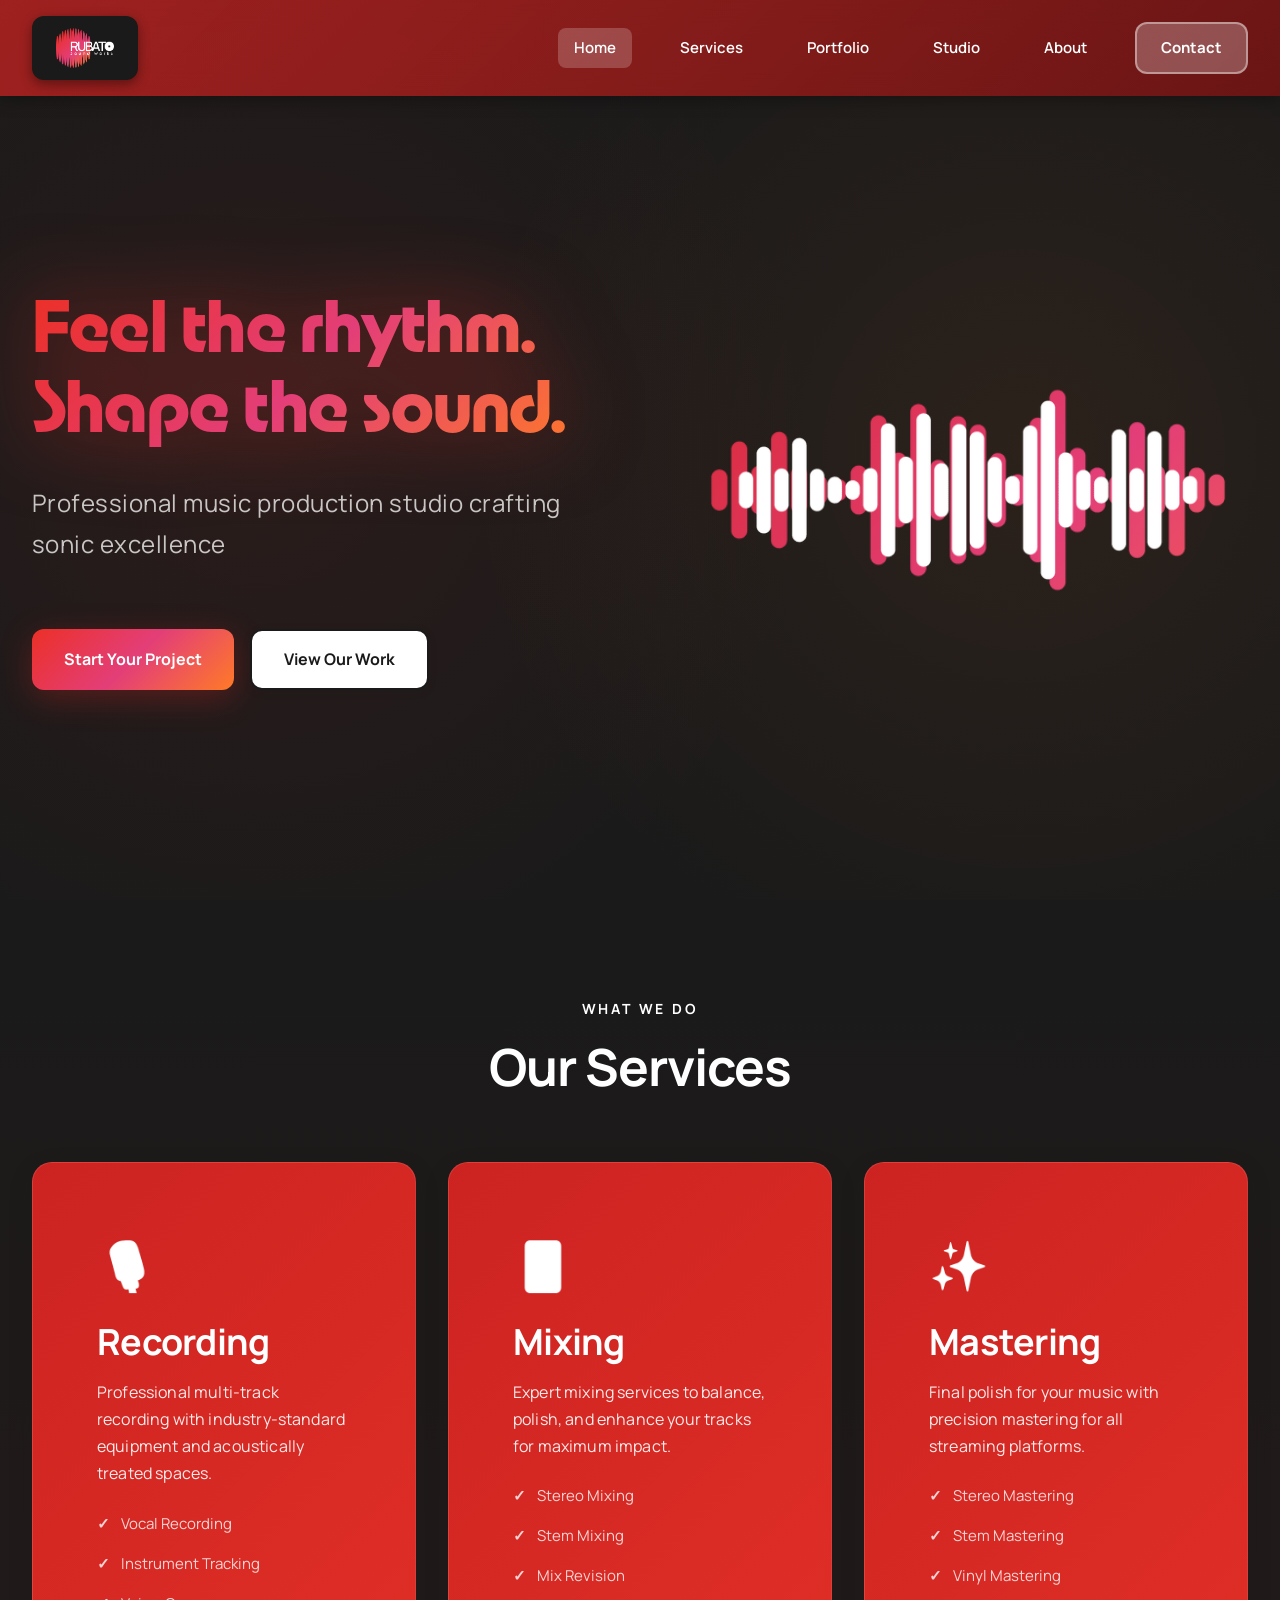
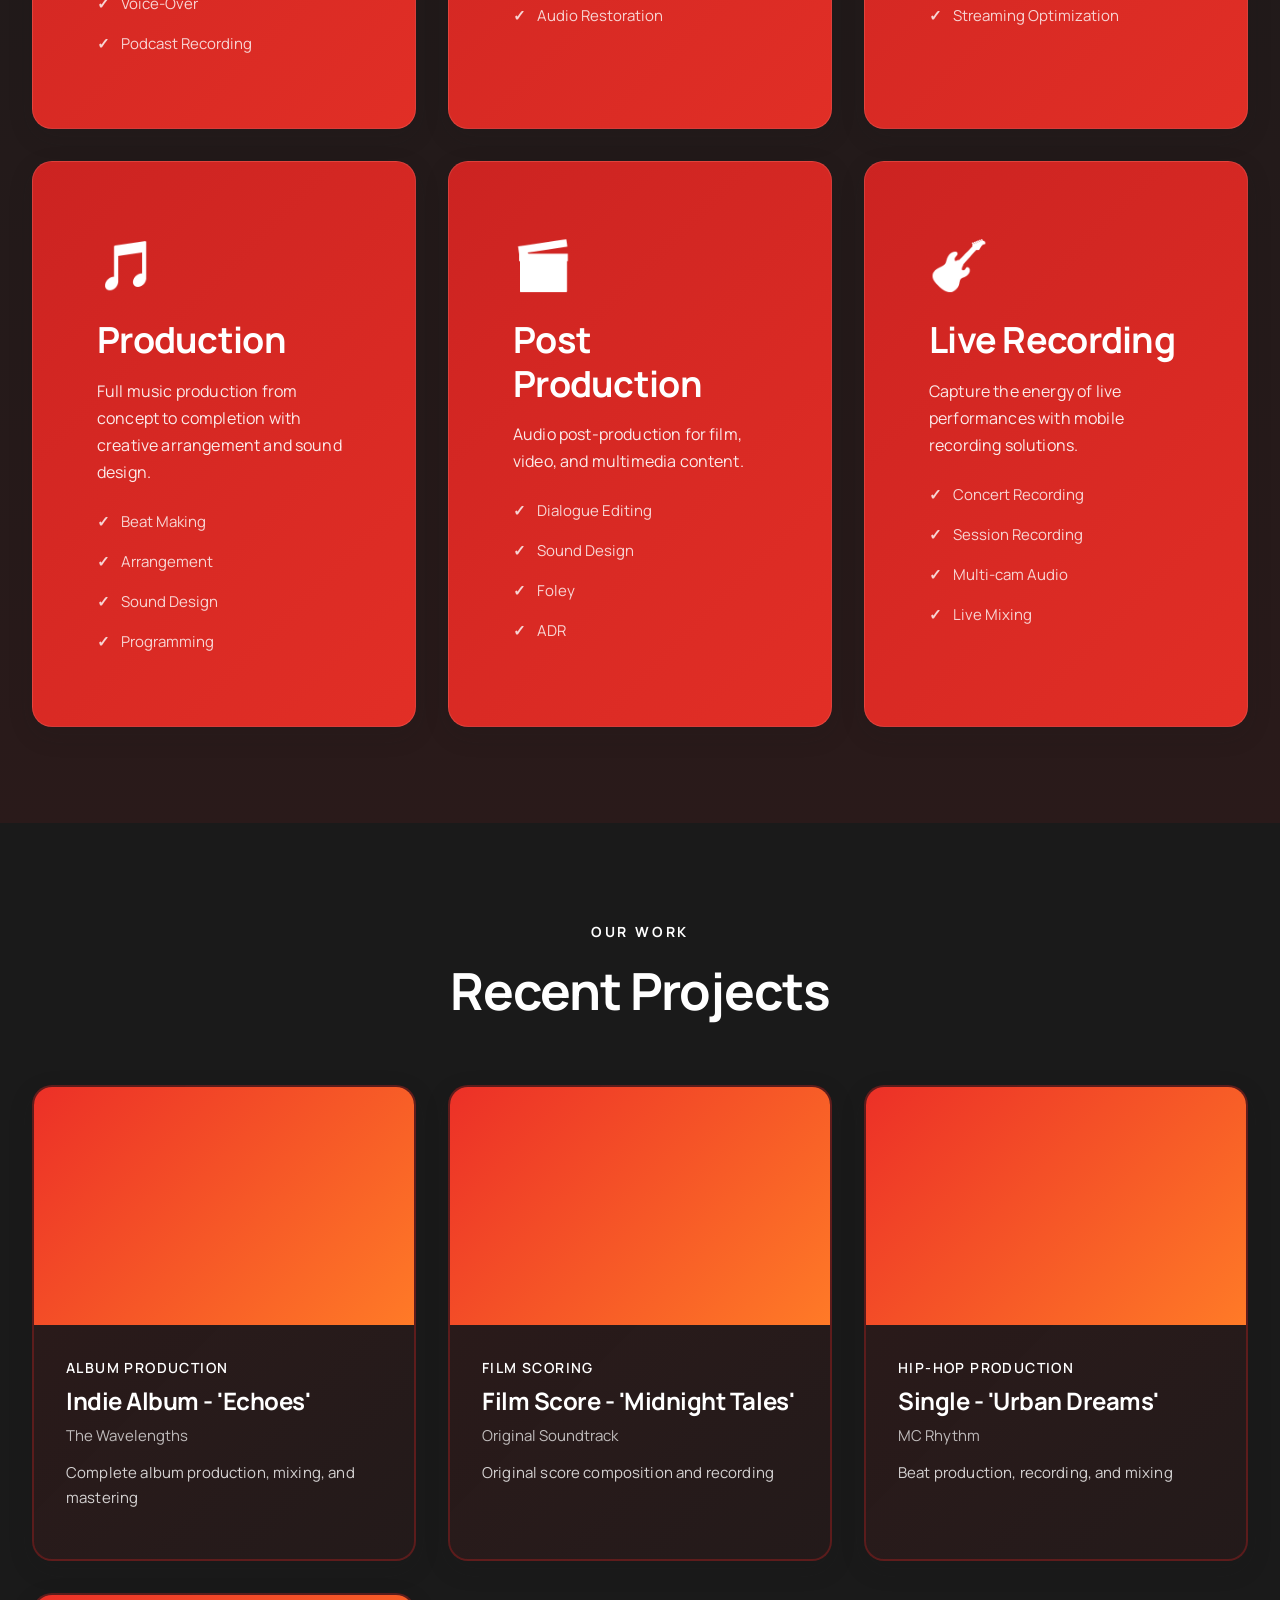
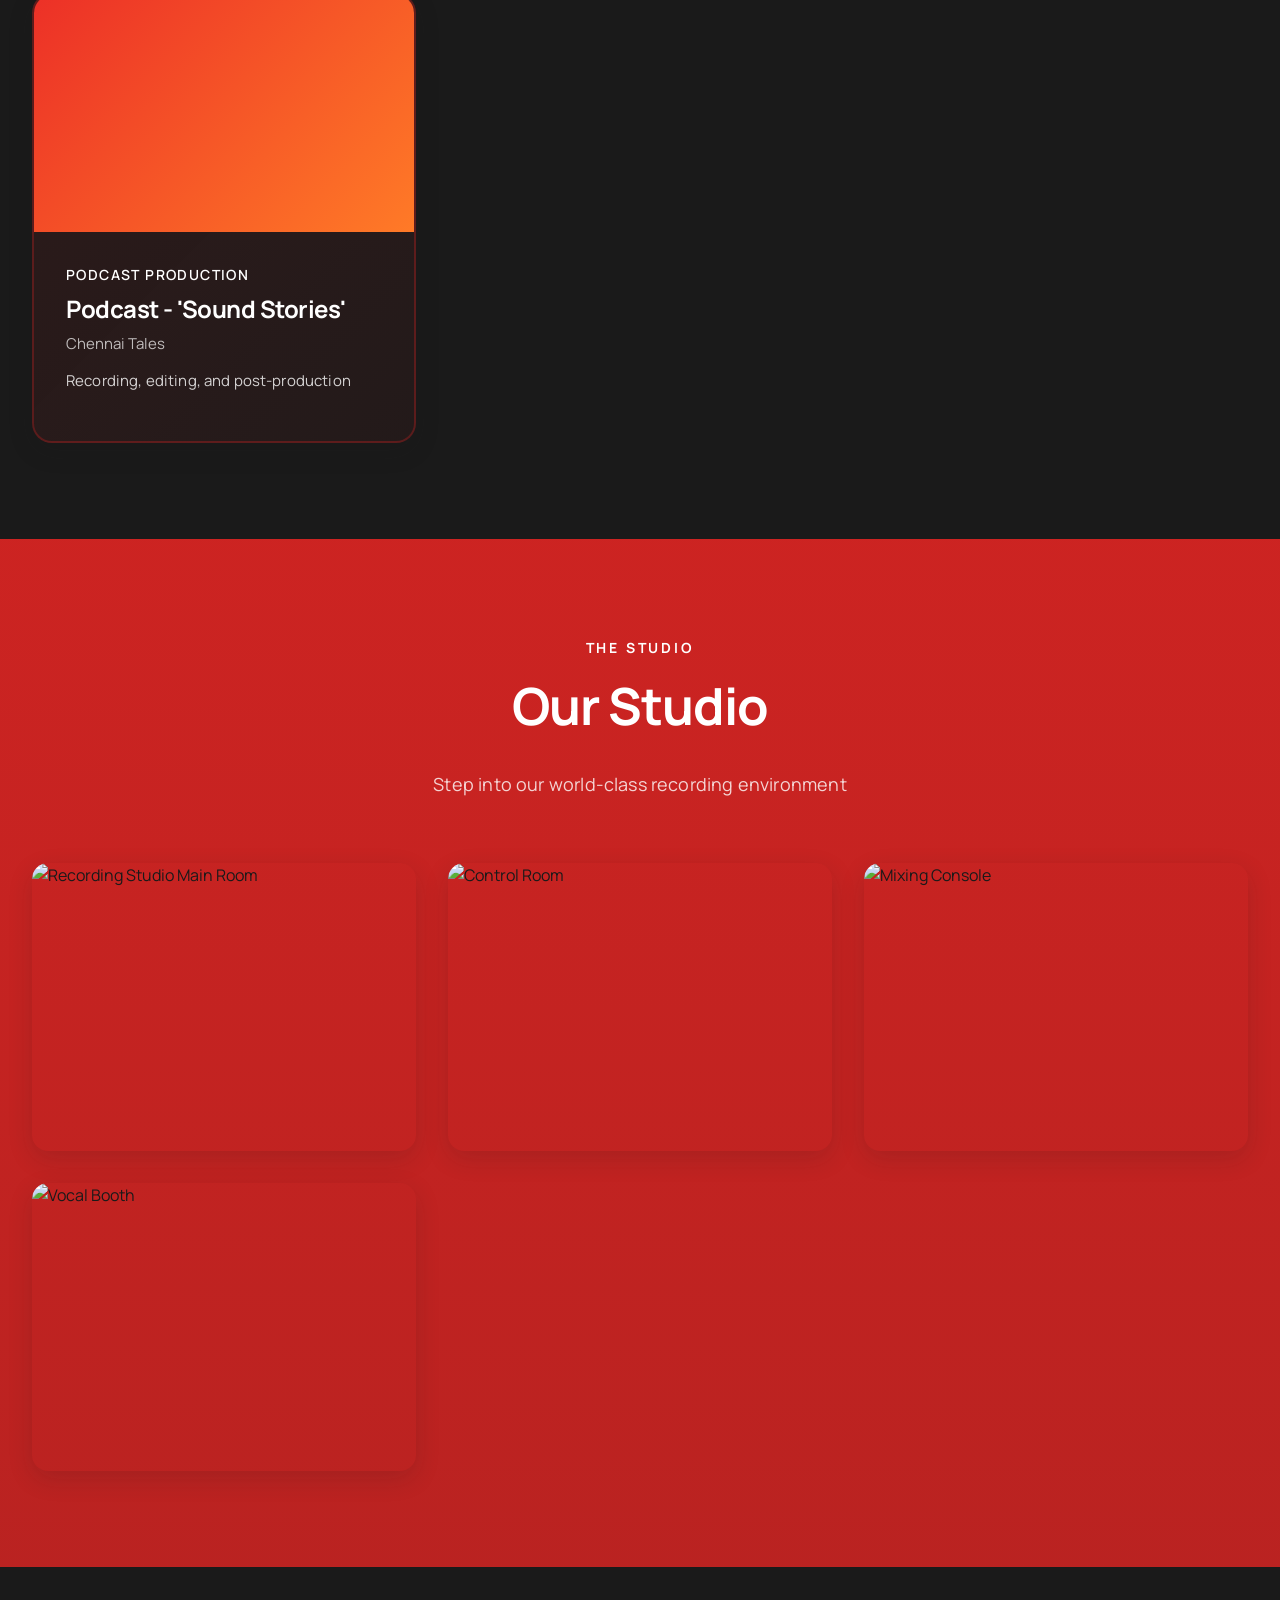
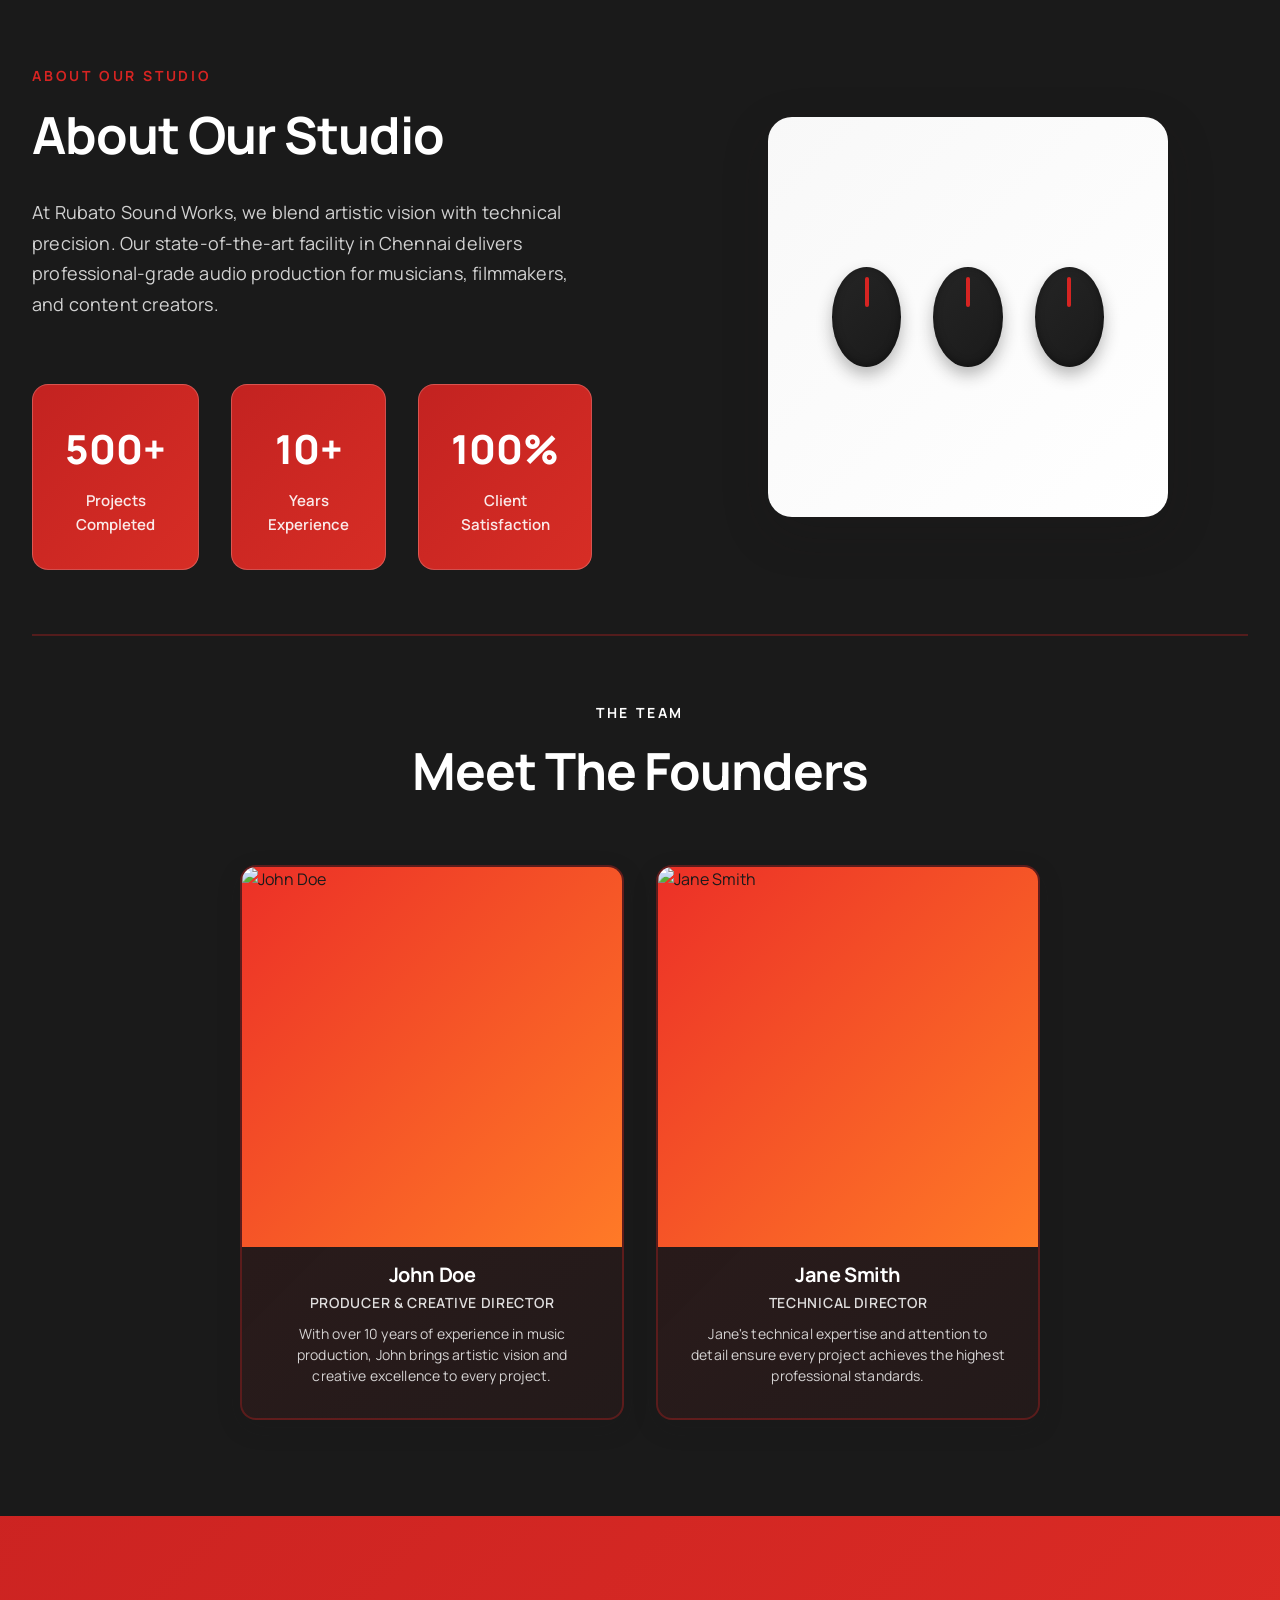
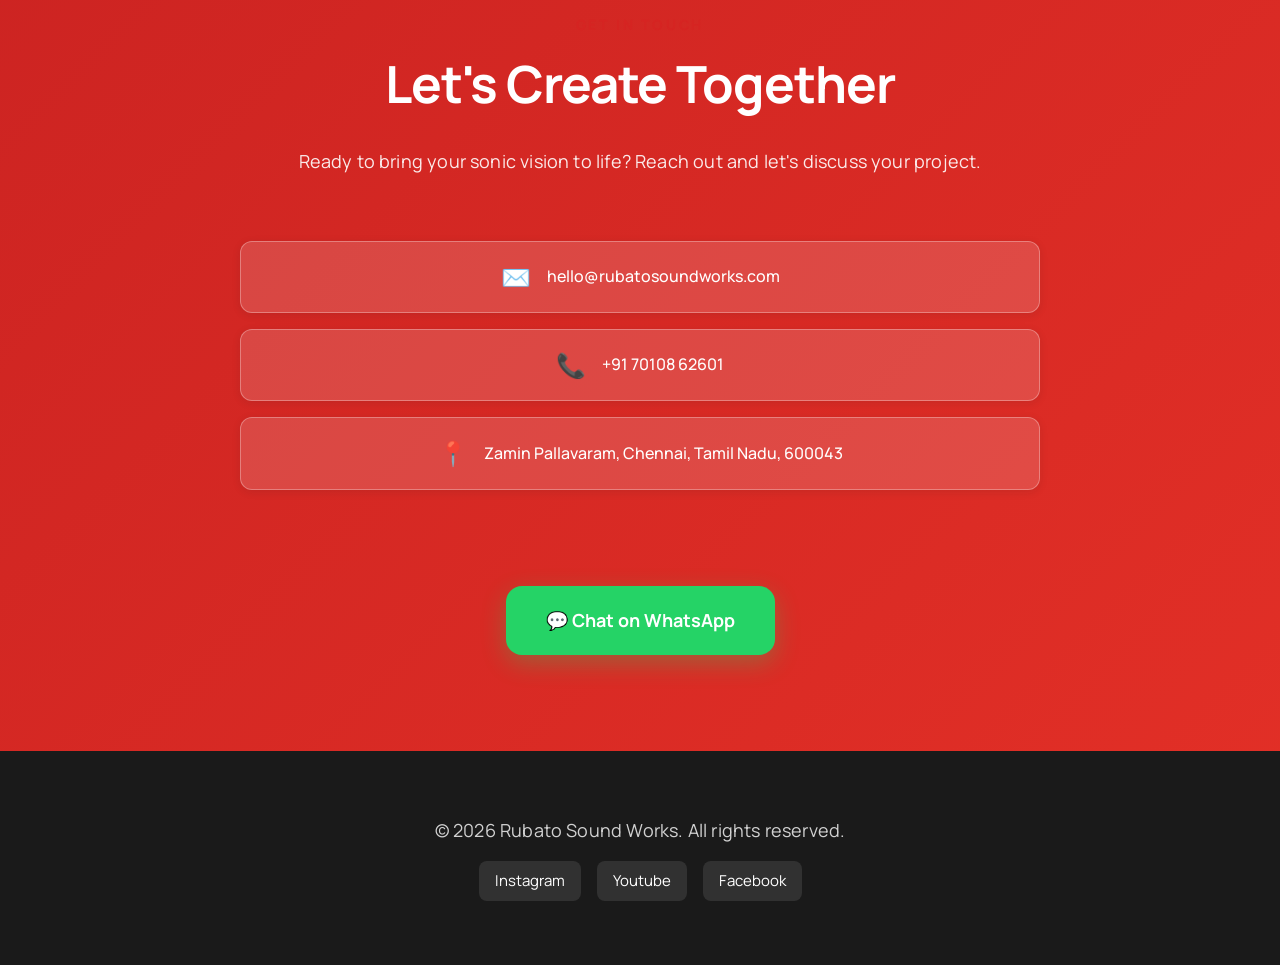
==== index.html @ f65d6ccb "Add gradient colors and enhanced animations to wave Gradient Implementation: - Red gradient using br" ====
<!DOCTYPE html>
<html lang="en">
<head>
    <meta charset="UTF-8">
    <meta name="viewport" content="width=device-width, initial-scale=1.0">
    <title>Rubato Sound Works - Feel the Rhythm. Shape the Sound.</title>
    <!-- Typography: Astro for headings, Manrope for body -->
    <link rel="preconnect" href="https://fonts.googleapis.com">
    <link rel="preconnect" href="https://fonts.gstatic.com" crossorigin>
    <link href="https://fonts.googleapis.com/css2?family=Manrope:wght@300;400;500;600;700;800&display=swap" rel="stylesheet">
    <link href="https://api.fontshare.com/v2/css?f[]=satoshi@400,500,700,900&f[]=zodiak@400,500,600,700,800,900&display=swap" rel="stylesheet">
    <!-- Astro Space font alternative -->
    <link href="https://fonts.googleapis.com/css2?family=Space+Grotesk:wght@300;400;500;600;700&display=swap" rel="stylesheet">
    <link rel="stylesheet" href="css/style.css?v=21">
    <link rel="icon" href="content/images/logo_colour.png">
</head>
<body>
    <nav class="nav" id="nav">
        <div class="nav-container">
            <a href="index.html" class="nav-logo">
                <img src="content/images/logo_colour.png" alt="Rubato Sound Works">
            </a>
            <div class="nav-menu" id="navMenu">
                <a href="index.html" class="nav-link active">Home</a>
                <a href="services.html" class="nav-link">Services</a>
                <a href="portfolio.html" class="nav-link">Portfolio</a>
                <a href="studio.html" class="nav-link">Studio</a>
                <a href="about.html" class="nav-link">About</a>
                <a href="contact.html" class="nav-link-cta">Contact</a>
            </div>
            <button class="nav-toggle" id="navToggle"><span></span><span></span><span></span></button>
        </div>
    </nav>

    <section class="hero" id="home">
        <div class="hero-container">
            <div class="hero-content">
                <h1 class="hero-title" id="heroTitle"></h1>
                <p class="hero-subtitle" id="heroSubtitle"></p>
                <div class="hero-cta" id="heroCta"></div>
            </div>
            <div class="hero-visual">
                <img src="content/images/wave.png" alt="Sound Wave" class="hero-wave">
            </div>
        </div>
    </section>

    <section class="services" id="services">
        <div class="container">
            <div class="section-header">
                <span class="label">What We Do</span>
                <h2>Our Services</h2>
            </div>
            <div class="services-grid" id="servicesGrid"></div>
        </div>
    </section>

    <section class="portfolio" id="portfolio">
        <div class="container">
            <div class="section-header">
                <span class="label">Our Work</span>
                <h2>Recent Projects</h2>
            </div>
            <div class="portfolio-grid" id="portfolioGrid"></div>
        </div>
    </section>

    <!-- Studio Gallery Section -->
    <section class="studio-gallery" id="studio">
        <div class="container">
            <div class="section-header">
                <span class="label">The Studio</span>
                <h2 id="studioTitle"></h2>
                <p id="studioDescription"></p>
            </div>
            <div class="studio-images" id="studioImages"></div>
        </div>
    </section>

    <section class="about" id="about">
        <div class="container">
            <!-- About Studio -->
            <div class="about-content">
                <div class="about-text">
                    <span class="label">About Our Studio</span>
                    <h2 id="aboutStudioTitle"></h2>
                    <p id="aboutStudioDescription"></p>
                    <div class="about-stats" id="aboutStats"></div>
                </div>
                <div class="about-visual">
                    <div class="studio-knobs">
                        <div class="knob"></div>
                        <div class="knob"></div>
                        <div class="knob"></div>
                    </div>
                </div>
            </div>

            <!-- Founders Section -->
            <div class="founders-section">
                <div class="section-header">
                    <span class="label">The Team</span>
                    <h2>Meet The Founders</h2>
                </div>
                <div class="founders-grid" id="foundersGrid"></div>
            </div>
        </div>
    </section>

    <section class="contact" id="contact">
        <div class="container">
            <div class="contact-content">
                <span class="label">Get In Touch</span>
                <h2 id="contactTitle"></h2>
                <p id="contactDescription"></p>
                <div class="contact-details" id="contactDetails"></div>
                <a href="#" id="whatsappBtn" class="btn-whatsapp">💬 Chat on WhatsApp</a>
            </div>
        </div>
    </section>

    <footer class="footer">
        <p>&copy; 2026 <span id="footerName"></span>. All rights reserved.</p>
        <div id="footerSocial"></div>
    </footer>

    <script src="js/main.js"></script>
</body>
</html>
---- css/style.css ----
/* ===================================
   RUBATO SOUND WORKS - 3D STUDIO WEBSITE
   Color Scheme & Typography System
   =================================== */

/* ===================================
   FONT FACE - New Astro Font Family
   =================================== */

@font-face {
    font-family: 'New Astro';
    src: url('../content/Fonts/New Astro/New Astro Light.otf') format('opentype');
    font-weight: 300;
    font-style: normal;
    font-display: swap;
}

@font-face {
    font-family: 'New Astro';
    src: url('../content/Fonts/New Astro/New Astro Regular.otf') format('opentype');
    font-weight: 400;
    font-style: normal;
    font-display: swap;
}

@font-face {
    font-family: 'New Astro';
    src: url('../content/Fonts/New Astro/New Astro Medium.otf') format('opentype');
    font-weight: 500;
    font-style: normal;
    font-display: swap;
}

@font-face {
    font-family: 'New Astro';
    src: url('../content/Fonts/New Astro/New Astro SemiBold.otf') format('opentype');
    font-weight: 600;
    font-style: normal;
    font-display: swap;
}

@font-face {
    font-family: 'New Astro';
    src: url('../content/Fonts/New Astro/New Astro Bold.otf') format('opentype');
    font-weight: 700;
    font-style: normal;
    font-display: swap;
}

/* New Astro Soft variants */
@font-face {
    font-family: 'New Astro Soft';
    src: url('../content/Fonts/New Astro/New Astro Soft Light.otf') format('opentype');
    font-weight: 300;
    font-style: normal;
    font-display: swap;
}

@font-face {
    font-family: 'New Astro Soft';
    src: url('../content/Fonts/New Astro/New Astro Soft Regular.otf') format('opentype');
    font-weight: 400;
    font-style: normal;
    font-display: swap;
}

@font-face {
    font-family: 'New Astro Soft';
    src: url('../content/Fonts/New Astro/New Astro Soft Medium.otf') format('opentype');
    font-weight: 500;
    font-style: normal;
    font-display: swap;
}

@font-face {
    font-family: 'New Astro Soft';
    src: url('../content/Fonts/New Astro/New Astro Soft SemiBold.otf') format('opentype');
    font-weight: 600;
    font-style: normal;
    font-display: swap;
}

@font-face {
    font-family: 'New Astro Soft';
    src: url('../content/Fonts/New Astro/New Astro Soft Bold.otf') format('opentype');
    font-weight: 700;
    font-style: normal;
    font-display: swap;
}

:root {
    /* Core Brand Colors - Exact from Branding Doc */
    --red-primary: #D62422;
    --charcoal: #1A1A1A;  /* Updated to pure neutral gray (no brown tint) */
    --charcoal-brand: #1C1919;  /* Original from branding doc */
    --white: #FFFFFF;

    /* Gradient Colors - Red-Pink-Orange Dynamic Gradient */
    --gradient-start: #EC3027;
    --gradient-mid: #E33E78;
    --gradient-end: #FF7A27;

    /* Derived Colors */
    --red-dark: #A01D1B;
    --charcoal-light: #252525;
    --gray-100: #F5F5F5;
    --gray-200: #E5E5E5;
    --gray-300: #CCCCCC;

    /* Typography - New Astro for headings (bold, expressive), Manrope for body (lighter, supporting) */
    --font-display: 'New Astro', 'Satoshi', 'Space Grotesk', sans-serif;
    --font-hero: 'New Astro', sans-serif;
    --font-body: 'Manrope', -apple-system, BlinkMacSystemFont, 'Segoe UI', sans-serif;

    /* Spacing */
    --spacing-xs: 0.5rem;
    --spacing-sm: 1rem;
    --spacing-md: 2rem;
    --spacing-lg: 4rem;
    --spacing-xl: 6rem;

    /* 3D Effects */
    --shadow-sm: 0 2px 8px rgba(28, 25, 25, 0.1);
    --shadow-md: 0 8px 24px rgba(28, 25, 25, 0.15);
    --shadow-lg: 0 16px 48px rgba(28, 25, 25, 0.2);
    --shadow-red: 0 8px 32px rgba(214, 36, 34, 0.3);

    /* Transitions */
    --transition-fast: 0.2s cubic-bezier(0.4, 0, 0.2, 1);
    --transition-base: 0.3s cubic-bezier(0.4, 0, 0.2, 1);
    --transition-slow: 0.5s cubic-bezier(0.4, 0, 0.2, 1);
}

/* ===================================
   RESET & BASE STYLES
   =================================== */

* {
    margin: 0;
    padding: 0;
    box-sizing: border-box;
}

html {
    scroll-behavior: smooth;
    font-size: 16px;
}

body {
    font-family: var(--font-body);
    font-weight: 400;
    line-height: 1.6;
    color: var(--charcoal);
    background: #1A1A1A;
    overflow-x: hidden;
    -webkit-font-smoothing: antialiased;
    -moz-osx-font-smoothing: grayscale;
}

/* ===================================
   TYPOGRAPHY - New Astro (Hero Title Only) + Manrope (Everything Else)
   Tone: "Creative, but intentional"
   =================================== */

h1, h2, h3, h4, h5, h6 {
    font-family: var(--font-body);
    font-weight: 700;
    line-height: 1.2;
    color: var(--charcoal);
    letter-spacing: -0.02em;
}

/* RUBATO - Bold, expressive, hero element */
h1 {
    font-size: clamp(2.5rem, 5vw, 4.5rem);
    margin-bottom: var(--spacing-md);
    font-weight: 900;
    letter-spacing: -0.03em;
}

h2 {
    font-size: clamp(2rem, 4vw, 3.5rem);
    margin-bottom: var(--spacing-md);
    font-weight: 700;
}

h3 {
    font-size: clamp(1.5rem, 3vw, 2.25rem);
    margin-bottom: var(--spacing-sm);
    font-weight: 700;
}

h4 {
    font-size: clamp(1.25rem, 2.5vw, 1.75rem);
    margin-bottom: var(--spacing-sm);
    font-weight: 600;
}

/* SOUNDWORKS - Lighter, spaced out, supporting element */
p {
    font-family: var(--font-body);
    font-size: clamp(1rem, 1.5vw, 1.125rem);
    line-height: 1.7;
    margin-bottom: var(--spacing-sm);
    color: var(--charcoal);
    opacity: 0.85;
    font-weight: 400;
    letter-spacing: 0.01em;
}

.label {
    display: inline-block;
    font-family: var(--font-body);
    font-size: 0.875rem;
    font-weight: 700;
    letter-spacing: 0.2em;
    text-transform: uppercase;
    color: var(--red-primary);
    margin-bottom: var(--spacing-sm);
}

/* ===================================
   LAYOUT & CONTAINERS
   =================================== */

.container {
    max-width: 1400px;
    margin: 0 auto;
    padding: 0 var(--spacing-md);
}

.section-header {
    text-align: center;
    margin-bottom: var(--spacing-lg);
}

.section-header h2 {
    color: var(--white);
}

.section-header .label {
    color: var(--white);
}

.section-header p {
    color: var(--white);
    opacity: 0.8;
}

/* ===================================
   NAVIGATION - Dark Studio Theme
   =================================== */

.nav {
    position: fixed;
    top: 0;
    left: 0;
    right: 0;
    z-index: 1000;
    background: linear-gradient(135deg, rgba(214, 36, 34, 0.7), rgba(160, 29, 27, 0.8), rgba(120, 20, 20, 0.85));
    backdrop-filter: blur(12px);
    box-shadow: 0 4px 16px rgba(0, 0, 0, 0.3);
    transition: all 0.5s ease;
}

.nav-container {
    max-width: 1400px;
    margin: 0 auto;
    padding: var(--spacing-sm) var(--spacing-md);
    display: flex;
    align-items: center;
    justify-content: space-between;
}

.nav-logo {
    background: #1A1A1A;
    padding: 0.75rem 1.5rem;
    border-radius: 12px;
    display: inline-flex;
    align-items: center;
    transition: all var(--transition-base);
    box-shadow: 0 4px 12px rgba(0, 0, 0, 0.4);
}

.nav-logo:hover {
    transform: translateY(-2px);
    box-shadow: 0 6px 16px rgba(0, 0, 0, 0.5);
    background: #252525;
}

.nav-logo img {
    height: 40px;
    width: auto;
    display: block;
}

.nav-menu {
    display: flex;
    gap: var(--spacing-md);
    align-items: center;
}

.nav-link {
    font-size: 0.9375rem;
    font-weight: 600;
    color: var(--white);
    text-decoration: none;
    padding: 0.5rem 1rem;
    border-radius: 8px;
    transition: all var(--transition-fast);
    position: relative;
}

.nav-link:hover,
.nav-link.active {
    color: var(--white);
    background: rgba(255, 255, 255, 0.2);
}

.nav-link-cta {
    background: rgba(255, 255, 255, 0.25);
    color: var(--white) !important;
    padding: 0.75rem 1.5rem;
    border-radius: 12px;
    font-weight: 700;
    border: 2px solid rgba(255, 255, 255, 0.4);
    transition: all var(--transition-base);
    text-decoration: none;
    font-size: 0.9375rem;
}

.nav-link-cta:hover {
    transform: translateY(-2px);
    background: rgba(255, 255, 255, 0.35);
    border-color: var(--white);
}

.nav-toggle {
    display: none;
    flex-direction: column;
    gap: 6px;
    background: none;
    border: none;
    cursor: pointer;
    padding: 8px;
}

.nav-toggle span {
    display: block;
    width: 28px;
    height: 3px;
    background: var(--white);
    border-radius: 2px;
    transition: all var(--transition-base);
}

/* ===================================
   HERO SECTION - 3D IMMERSIVE
   =================================== */

.hero {
    min-height: 100vh;
    display: flex;
    align-items: center;
    justify-content: center;
    position: relative;
    /* Pure neutral dark gray - no brown tint */
    background: #1A1A1A;
    overflow: hidden;
    padding-top: 80px;
    position: relative;
}

.hero::before {
    content: '';
    position: absolute;
    top: 0;
    left: 0;
    right: 0;
    bottom: 0;
    /* Subtle red gradient accents for depth */
    background:
        radial-gradient(circle at 20% 50%, rgba(236, 48, 39, 0.08) 0%, transparent 50%),
        radial-gradient(circle at 80% 50%, rgba(255, 122, 39, 0.08) 0%, transparent 50%);
    pointer-events: none;
}

.hero-container {
    max-width: 1400px;
    margin: 0 auto;
    padding: 0 var(--spacing-md);
    display: grid;
    grid-template-columns: 1fr 1fr;
    gap: var(--spacing-xl);
    align-items: center;
}

.hero-content {
    z-index: 2;
}

.hero-title {
    font-family: var(--font-hero);
    font-size: clamp(2.5rem, 6vw, 6.5rem);
    font-weight: 700;
    line-height: 1.05;
    margin-bottom: var(--spacing-md);
    letter-spacing: -0.01em;
    /* Glowing gradient red-pink-orange - feels like live audio visualization */
    background: linear-gradient(135deg, var(--gradient-start) 0%, var(--gradient-mid) 50%, var(--gradient-end) 100%);
    -webkit-background-clip: text;
    -webkit-text-fill-color: transparent;
    background-clip: text;
    filter: drop-shadow(0 0 40px rgba(236, 48, 39, 0.5));
    text-transform: none;
}

.hero-title-line {
    display: block;
}

.hero-subtitle {
    font-family: var(--font-body);
    font-size: clamp(1.125rem, 2vw, 1.5rem);
    color: var(--white);
    opacity: 0.75;
    margin-bottom: var(--spacing-lg);
    font-weight: 400;
    letter-spacing: 0.02em;
}

.hero-cta {
    display: flex;
    gap: var(--spacing-sm);
    flex-wrap: wrap;
}

/* ===================================
   PAGE HERO (for other pages)
   =================================== */

.page-hero {
    min-height: 50vh;
    display: flex;
    align-items: center;
    justify-content: center;
    background: #1A1A1A;
    padding: var(--spacing-xl) 0;
    margin-top: 80px;
}

.page-hero-content {
    text-align: center;
    max-width: 800px;
    margin: 0 auto;
}

.page-title {
    font-family: var(--font-body);
    font-size: clamp(2.5rem, 5vw, 4rem);
    font-weight: 700;
    line-height: 1.1;
    margin-bottom: var(--spacing-md);
    color: var(--white);
}

.page-description {
    font-size: 1.25rem;
    color: var(--white);
    opacity: 0.8;
    line-height: 1.6;
    margin-bottom: var(--spacing-md);
}

.page-section {
    padding: var(--spacing-xl) 0;
}

.btn {
    display: inline-flex;
    align-items: center;
    justify-content: center;
    padding: 1rem 2rem;
    font-size: 1rem;
    font-weight: 700;
    text-decoration: none;
    border-radius: 12px;
    transition: all var(--transition-base);
    cursor: pointer;
    border: none;
    font-family: var(--font-primary);
}

.btn-primary {
    background: linear-gradient(135deg, var(--gradient-start), var(--gradient-mid), var(--gradient-end));
    color: var(--white);
    box-shadow: var(--shadow-red);
}

.btn-primary:hover {
    transform: translateY(-4px);
    box-shadow: 0 16px 48px rgba(214, 36, 34, 0.4);
}

.btn-secondary {
    background: var(--white);
    color: var(--charcoal);
    border: 2px solid var(--charcoal);
    box-shadow: var(--shadow-sm);
}

.btn-secondary:hover {
    background: var(--charcoal);
    color: var(--white);
    transform: translateY(-4px);
}

/* Hero 3D Visual Elements */
.hero-visual {
    position: relative;
    height: 600px;
    display: flex;
    align-items: center;
    justify-content: center;
}

.floating-card {
    position: absolute;
    background: rgba(255, 255, 255, 0.98);
    border-radius: 24px;
    box-shadow: 0 16px 48px rgba(28, 25, 25, 0.12);
    padding: var(--spacing-md);
    backdrop-filter: blur(12px);
    border: 1px solid rgba(214, 36, 34, 0.1);
    transition: all var(--transition-slow);
    animation: float 6s ease-in-out infinite;
}

.floating-card:hover {
    transform: translateY(-12px) scale(1.05);
    box-shadow: 0 24px 64px rgba(214, 36, 34, 0.2);
    border-color: rgba(214, 36, 34, 0.3);
}

/* ===================================
   HERO VISUAL - Animated Gradient Wave
   =================================== */

.hero-wave {
    width: 100%;
    max-width: 500px;
    height: auto;
    filter: brightness(0) saturate(100%) invert(1);
    opacity: 1;
    animation: waveFloat 4s ease-in-out infinite, wavePulse 3s ease-in-out infinite;
    position: relative;
}

/* Apply gradient using pseudo-element mask */
.hero-visual {
    position: relative;
}

.hero-visual::before {
    content: '';
    position: absolute;
    top: 0;
    left: 0;
    right: 0;
    bottom: 0;
    background: linear-gradient(135deg,
        var(--red-primary) 0%,
        #E33E78 30%,
        #FF7A27 60%,
        var(--red-primary) 100%);
    background-size: 200% 200%;
    -webkit-mask: url('../content/images/wave.png') center/contain no-repeat;
    mask: url('../content/images/wave.png') center/contain no-repeat;
    animation: waveFloat 4s ease-in-out infinite, gradientShift 8s ease-in-out infinite;
    pointer-events: none;
}

@keyframes waveFloat {
    0%, 100% {
        transform: translateY(0px) scale(1);
    }
    50% {
        transform: translateY(-20px) scale(1.02);
    }
}

@keyframes wavePulse {
    0%, 100% {
        opacity: 0.9;
    }
    50% {
        opacity: 1;
    }
}

@keyframes gradientShift {
    0% {
        background-position: 0% 50%;
    }
    50% {
        background-position: 100% 50%;
    }
    100% {
        background-position: 0% 50%;
    }
}

/* ===================================
   SERVICES SECTION
   =================================== */

.services {
    padding: var(--spacing-xl) 0;
    background: linear-gradient(180deg, #1A1A1A 0%, #2A1A1A 100%);
}

.services-grid {
    display: grid;
    grid-template-columns: repeat(auto-fit, minmax(320px, 1fr));
    gap: var(--spacing-md);
}

.service-card {
    background: linear-gradient(135deg, rgba(214, 36, 34, 0.95), rgba(236, 48, 39, 0.95));
    border-radius: 20px;
    padding: var(--spacing-lg);
    box-shadow: var(--shadow-md);
    transition: all var(--transition-base);
    border: 1px solid rgba(255, 255, 255, 0.1);
    position: relative;
    overflow: hidden;
}

.service-card::before {
    content: '';
    position: absolute;
    top: 0;
    left: 0;
    right: 0;
    height: 4px;
    background: var(--white);
    transform: scaleX(0);
    transition: transform var(--transition-base);
}

.service-card:hover::before {
    transform: scaleX(1);
}

.service-card:hover {
    transform: translateY(-8px);
    box-shadow: 0 16px 48px rgba(214, 36, 34, 0.5);
}

.service-icon {
    font-size: 3rem;
    margin-bottom: var(--spacing-sm);
    display: inline-block;
    filter: brightness(0) invert(1);
}

.service-card h3 {
    color: var(--white);
    margin-bottom: var(--spacing-sm);
    font-weight: 700;
}

.service-card p {
    color: var(--white);
    opacity: 0.9;
    font-size: 1rem;
    margin-bottom: var(--spacing-sm);
}

.service-features {
    list-style: none;
    margin-top: var(--spacing-sm);
}

.service-features li {
    padding: 0.5rem 0;
    color: var(--white);
    opacity: 0.8;
    font-size: 0.9375rem;
    padding-left: 1.5rem;
    position: relative;
}

.service-features li::before {
    content: '✓';
    position: absolute;
    left: 0;
    color: var(--white);
    font-weight: 700;
}

/* ===================================
   PORTFOLIO SECTION
   =================================== */

.portfolio {
    padding: var(--spacing-xl) 0;
    background: #1A1A1A;
}

.portfolio-grid {
    display: grid;
    grid-template-columns: repeat(auto-fit, minmax(300px, 1fr));
    gap: var(--spacing-md);
}

.portfolio-item {
    background: linear-gradient(135deg, rgba(214, 36, 34, 0.1), rgba(214, 36, 34, 0.05));
    border: 2px solid rgba(214, 36, 34, 0.3);
    border-radius: 20px;
    overflow: hidden;
    box-shadow: var(--shadow-md);
    transition: all var(--transition-base);
    cursor: pointer;
}

.portfolio-item:hover {
    transform: translateY(-8px) scale(1.02);
    box-shadow: 0 16px 48px rgba(214, 36, 34, 0.4);
    border-color: var(--red-primary);
}

.portfolio-image {
    width: 100%;
    aspect-ratio: 16/10;
    object-fit: cover;
    background: linear-gradient(135deg, var(--gradient-start), var(--gradient-end));
}

.portfolio-content {
    padding: var(--spacing-md);
}

.portfolio-type {
    font-size: 0.875rem;
    color: var(--white);
    font-weight: 600;
    text-transform: uppercase;
    letter-spacing: 0.1em;
    margin-bottom: 0.5rem;
}

.portfolio-item h3 {
    color: var(--white);
    margin-bottom: 0.5rem;
    font-size: 1.5rem;
}

.portfolio-artist {
    color: var(--white);
    opacity: 0.7;
    font-size: 0.9375rem;
    margin-bottom: 0.75rem;
}

.portfolio-description {
    color: var(--white);
    opacity: 0.8;
    font-size: 0.9375rem;
}

/* ===================================
   STUDIO GALLERY SECTION
   =================================== */

.studio-gallery {
    padding: var(--spacing-xl) 0;
    background: linear-gradient(180deg, rgba(214, 36, 34, 0.95) 0%, rgba(214, 36, 34, 0.85) 100%);
}

.studio-images {
    display: grid;
    grid-template-columns: repeat(auto-fit, minmax(300px, 1fr));
    gap: var(--spacing-md);
    margin-top: var(--spacing-lg);
}

.studio-image-item {
    position: relative;
    overflow: hidden;
    border-radius: 16px;
    box-shadow: var(--shadow-md);
    transition: all var(--transition-base);
    aspect-ratio: 4/3;
}

.studio-image-item:hover {
    transform: translateY(-8px);
    box-shadow: var(--shadow-lg);
}

.studio-image-wrapper {
    position: relative;
    width: 100%;
    height: 100%;
    overflow: hidden;
}

.studio-image-wrapper img {
    width: 100%;
    height: 100%;
    object-fit: cover;
    transition: transform var(--transition-slow);
}

.studio-image-item:hover .studio-image-wrapper img {
    transform: scale(1.1);
}

.studio-image-overlay {
    position: absolute;
    bottom: 0;
    left: 0;
    right: 0;
    background: linear-gradient(to top, rgba(26, 26, 26, 0.9), transparent);
    padding: var(--spacing-md);
    transform: translateY(100%);
    transition: transform var(--transition-base);
}

.studio-image-item:hover .studio-image-overlay {
    transform: translateY(0);
}

.studio-image-caption {
    color: var(--white);
    font-weight: 600;
    font-size: 0.9375rem;
}

/* ===================================
   ABOUT SECTION
   =================================== */

.about {
    padding: var(--spacing-xl) 0;
    background: #1A1A1A;
}

.about-content {
    display: grid;
    grid-template-columns: 1fr 1fr;
    gap: var(--spacing-xl);
    align-items: center;
}

.about-text {
    max-width: 600px;
}

.about-text h2 {
    color: var(--white);
}

.about-text p {
    color: var(--white);
    opacity: 0.8;
}

.about-stats {
    display: grid;
    grid-template-columns: repeat(3, 1fr);
    gap: var(--spacing-md);
    margin-top: var(--spacing-lg);
}

.stat-item {
    text-align: center;
    padding: var(--spacing-md);
    background: linear-gradient(135deg, rgba(214, 36, 34, 0.9), rgba(236, 48, 39, 0.9));
    border-radius: 16px;
    border: 1px solid rgba(255, 255, 255, 0.2);
    transition: all var(--transition-base);
}

.stat-item:hover {
    transform: translateY(-4px);
    box-shadow: 0 12px 32px rgba(214, 36, 34, 0.5);
}

.stat-number {
    display: block;
    font-size: 2.5rem;
    font-weight: 800;
    color: var(--white);
    margin-bottom: 0.5rem;
}

.stat-label {
    display: block;
    font-size: 0.9375rem;
    color: var(--white);
    opacity: 0.9;
    font-weight: 600;
}

.about-visual {
    display: flex;
    align-items: center;
    justify-content: center;
    perspective: 1000px;
}

.studio-knobs {
    width: 100%;
    max-width: 400px;
    aspect-ratio: 1;
    background: linear-gradient(135deg, #F8F8F8, #FFFFFF);
    border-radius: 24px;
    box-shadow: var(--shadow-lg);
    padding: var(--spacing-lg);
    display: flex;
    gap: var(--spacing-md);
    align-items: center;
    justify-content: center;
    transform-style: preserve-3d;
    transition: transform var(--transition-slow);
}

.studio-knobs:hover {
    transform: rotateY(5deg) rotateX(-5deg);
}

.knob {
    width: 100px;
    height: 100px;
    border-radius: 50%;
    background: linear-gradient(135deg, var(--charcoal-light), var(--charcoal));
    box-shadow:
        inset 0 -2px 8px rgba(0, 0, 0, 0.4),
        0 8px 16px rgba(28, 25, 25, 0.3);
    position: relative;
    transition: all var(--transition-base);
    cursor: pointer;
}

.knob::before {
    content: '';
    position: absolute;
    top: 10px;
    left: 50%;
    transform: translateX(-50%);
    width: 4px;
    height: 30px;
    background: var(--red-primary);
    border-radius: 2px;
}

.knob:hover {
    transform: scale(1.1) translateZ(20px);
    box-shadow:
        inset 0 -2px 8px rgba(0, 0, 0, 0.5),
        0 12px 24px rgba(28, 25, 25, 0.4);
}

/* ===================================
   FOUNDERS SECTION
   =================================== */

.founders-section {
    margin-top: var(--spacing-lg);
    padding-top: var(--spacing-lg);
    border-top: 2px solid rgba(214, 36, 34, 0.3);
}

.founders-section h2 {
    color: var(--white);
}

.founders-grid {
    display: grid;
    grid-template-columns: repeat(auto-fit, minmax(280px, 1fr));
    gap: var(--spacing-md);
    margin-top: var(--spacing-md);
    max-width: 800px;
    margin-left: auto;
    margin-right: auto;
}

.founder-card {
    background: linear-gradient(135deg, rgba(214, 36, 34, 0.1), rgba(214, 36, 34, 0.05));
    border: 2px solid rgba(214, 36, 34, 0.3);
    border-radius: 16px;
    overflow: hidden;
    box-shadow: var(--shadow-md);
    transition: all var(--transition-base);
    perspective: 1000px;
}

.founder-card:hover {
    transform: translateY(-8px) rotateY(2deg);
    box-shadow: 0 12px 32px rgba(214, 36, 34, 0.4);
    border-color: var(--red-primary);
}

.founder-image-wrapper {
    width: 100%;
    aspect-ratio: 1;
    overflow: hidden;
    background: linear-gradient(135deg, var(--gradient-start), var(--gradient-end));
    display: flex;
    align-items: center;
    justify-content: center;
}

.founder-image-wrapper img {
    width: 100%;
    height: 100%;
    object-fit: cover;
    transition: transform var(--transition-slow);
}

.founder-card:hover .founder-image-wrapper img {
    transform: scale(1.05);
}

.founder-info {
    padding: var(--spacing-sm) var(--spacing-md);
    text-align: center;
}

.founder-name {
    font-size: 1.25rem;
    font-weight: 700;
    color: var(--white);
    margin-bottom: 0.25rem;
}

.founder-role {
    font-size: 0.875rem;
    font-weight: 600;
    color: var(--white);
    text-transform: uppercase;
    letter-spacing: 0.05em;
    margin-bottom: var(--spacing-xs);
}

.founder-bio {
    font-size: 0.875rem;
    color: var(--white);
    opacity: 0.8;
    line-height: 1.5;
}

/* ===================================
   CONTACT SECTION
   =================================== */

.contact {
    padding: var(--spacing-xl) 0;
    background: linear-gradient(135deg, rgba(214, 36, 34, 0.95), rgba(236, 48, 39, 0.95));
}

.contact-content {
    max-width: 800px;
    margin: 0 auto;
    text-align: center;
}

.contact-content h2 {
    color: var(--white);
}

.contact-content p {
    color: var(--white);
    opacity: 0.9;
}

.contact-details {
    display: flex;
    flex-direction: column;
    gap: var(--spacing-sm);
    margin: var(--spacing-lg) 0;
}

.contact-item {
    display: flex;
    align-items: center;
    justify-content: center;
    gap: var(--spacing-sm);
    padding: var(--spacing-sm);
    background: rgba(255, 255, 255, 0.15);
    border: 1px solid rgba(255, 255, 255, 0.3);
    border-radius: 12px;
    box-shadow: var(--shadow-sm);
    transition: all var(--transition-base);
    text-decoration: none;
    color: var(--white);
    font-weight: 500;
}

.contact-item:hover {
    transform: translateY(-2px);
    box-shadow: 0 8px 24px rgba(0, 0, 0, 0.3);
    background: rgba(255, 255, 255, 0.25);
}

.contact-icon {
    font-size: 1.5rem;
}

.btn-whatsapp {
    display: inline-flex;
    align-items: center;
    gap: 0.75rem;
    padding: 1.25rem 2.5rem;
    background: #25D366;
    color: var(--white);
    text-decoration: none;
    border-radius: 16px;
    font-weight: 700;
    font-size: 1.125rem;
    box-shadow: 0 8px 24px rgba(37, 211, 102, 0.3);
    transition: all var(--transition-base);
    margin-top: var(--spacing-md);
}

.btn-whatsapp:hover {
    background: #20BA5A;
    transform: translateY(-4px);
    box-shadow: 0 12px 32px rgba(37, 211, 102, 0.4);
}

/* ===================================
   FOOTER
   =================================== */

.footer {
    background: var(--charcoal);
    color: var(--white);
    padding: var(--spacing-lg) 0;
    text-align: center;
}

.footer p {
    color: var(--white);
    opacity: 0.8;
    margin-bottom: var(--spacing-sm);
}

#footerSocial {
    display: flex;
    gap: var(--spacing-sm);
    justify-content: center;
    flex-wrap: wrap;
}

#footerSocial a {
    color: var(--white);
    text-decoration: none;
    padding: 0.5rem 1rem;
    border-radius: 8px;
    background: rgba(255, 255, 255, 0.1);
    transition: all var(--transition-base);
    font-size: 0.9375rem;
}

#footerSocial a:hover {
    background: var(--red-primary);
    transform: translateY(-2px);
}

/* ===================================
   RESPONSIVE DESIGN
   =================================== */

@media (max-width: 1024px) {
    .hero-container {
        grid-template-columns: 1fr;
        gap: var(--spacing-lg);
    }

    .hero-visual {
        height: 400px;
    }

    .about-content {
        grid-template-columns: 1fr;
    }

    .floating-card {
        transform: scale(0.8);
    }
}

@media (max-width: 768px) {
    /* Reduce navbar height by 20% on mobile */
    .nav-container {
        padding: 0.5rem var(--spacing-sm);
    }

    .nav-logo {
        padding: 0.5rem 1rem;
        border-radius: 8px;
    }

    .nav-logo img {
        height: 32px;
    }

    .nav-menu {
        position: fixed;
        top: 60px;
        left: -100%;
        width: 100%;
        height: calc(100vh - 60px);
        background: linear-gradient(135deg, rgba(214, 36, 34, 0.95), rgba(160, 29, 27, 0.95), rgba(120, 20, 20, 0.95));
        backdrop-filter: blur(20px);
        flex-direction: column;
        padding: var(--spacing-lg);
        gap: var(--spacing-sm);
        transition: left var(--transition-base);
        box-shadow: var(--shadow-lg);
        align-items: stretch;
    }

    .nav-menu.active {
        left: 0;
    }

    .nav-link,
    .nav-link-cta {
        text-align: center;
        width: 100%;
        padding: 1rem;
        display: block;
    }

    .nav-toggle {
        display: flex;
    }

    .nav-toggle.active span:nth-child(1) {
        transform: rotate(45deg) translate(6px, 6px);
    }

    .nav-toggle.active span:nth-child(2) {
        opacity: 0;
    }

    .nav-toggle.active span:nth-child(3) {
        transform: rotate(-45deg) translate(5px, -5px);
    }

    /* Fix hero section going under navbar */
    .hero {
        min-height: 100vh;
        padding-top: 60px !important;
        padding-bottom: var(--spacing-md);
    }

    .hero-container {
        padding: var(--spacing-md);
    }

    /* Fix page-hero section going under navbar on mobile */
    .page-hero {
        margin-top: 60px;
        padding: var(--spacing-lg) var(--spacing-sm);
        min-height: 40vh;
    }

    .hero-content {
        padding-top: var(--spacing-md);
    }

    .hero-title {
        margin-top: var(--spacing-sm);
    }

    .hero-visual {
        display: none;
    }

    .services-grid,
    .portfolio-grid {
        grid-template-columns: 1fr;
    }

    .about-stats {
        grid-template-columns: 1fr;
    }

    .studio-knobs {
        max-width: 300px;
    }

    .knob {
        width: 70px;
        height: 70px;
    }
}

@media (max-width: 480px) {
    :root {
        --spacing-md: 1.5rem;
        --spacing-lg: 3rem;
        --spacing-xl: 4rem;
    }

    .nav-container {
        padding: var(--spacing-sm);
    }

    .container {
        padding: 0 var(--spacing-sm);
    }

    .hero-cta {
        flex-direction: column;
    }

    .btn {
        width: 100%;
    }

    h1 { font-size: 2.25rem; }
    h2 { font-size: 1.875rem; }
}

/* ===================================
   UTILITY CLASSES
   =================================== */

.text-center { text-align: center; }
.text-gradient {
    background: linear-gradient(135deg, var(--gradient-start), var(--gradient-end));
    -webkit-background-clip: text;
    -webkit-text-fill-color: transparent;
    background-clip: text;
}

/* Smooth scroll for all devices */
@media (prefers-reduced-motion: no-preference) {
    html {
        scroll-behavior: smooth;
    }
}

/* ===================================
   RESPONSIVE DESIGN
   =================================== */

@media (max-width: 1024px) {
    .hero-container {
        grid-template-columns: 1fr;
        gap: var(--spacing-lg);
    }

    .hero-visual {
        height: 400px;
    }

    .about-content {
        grid-template-columns: 1fr;
    }

    .floating-card {
        transform: scale(0.8);
    }
}

@media (max-width: 768px) {
    .nav-menu {
        position: fixed;
        top: 80px;
        left: -100%;
        width: 100%;
        height: calc(100vh - 80px);
        background: rgba(255, 255, 255, 0.98);
        backdrop-filter: blur(20px);
        flex-direction: column;
        padding: var(--spacing-lg);
        gap: var(--spacing-sm);
        transition: left var(--transition-base);
        box-shadow: var(--shadow-lg);
        align-items: stretch;
    }

    .nav-menu.active {
        left: 0;
    }

    .nav-link,
    .nav-link-cta {
        text-align: center;
        width: 100%;
        padding: 1rem;
        display: block;
    }

    .nav-toggle {
        display: flex;
    }

    .nav-toggle.active span:nth-child(1) {
        transform: rotate(45deg) translate(8px, 8px);
    }

    .nav-toggle.active span:nth-child(2) {
        opacity: 0;
    }

    .nav-toggle.active span:nth-child(3) {
        transform: rotate(-45deg) translate(7px, -7px);
    }

    .hero {
        min-height: auto;
        padding: var(--spacing-xl) 0;
    }

    .hero-visual {
        display: none;
    }

    .services-grid,
    .portfolio-grid {
        grid-template-columns: 1fr;
    }

    .about-stats {
        grid-template-columns: 1fr;
    }

    .studio-knobs {
        max-width: 300px;
    }

    .knob {
        width: 70px;
        height: 70px;
    }
}

@media (max-width: 480px) {
    :root {
        --spacing-md: 1.5rem;
        --spacing-lg: 3rem;
        --spacing-xl: 4rem;
    }

    .nav-container {
        padding: var(--spacing-sm);
    }

    .container {
        padding: 0 var(--spacing-sm);
    }

    .hero-cta {
        flex-direction: column;
    }

    .btn {
        width: 100%;
    }

    h1 { font-size: 2.25rem; }
    h2 { font-size: 1.875rem; }
}

/* ===================================
   RESPONSIVE DESIGN
   =================================== */

@media (max-width: 1024px) {
    .hero-container {
        grid-template-columns: 1fr;
        gap: var(--spacing-lg);
    }

    .hero-visual {
        height: 400px;
    }

    .about-content {
        grid-template-columns: 1fr;
    }

    .floating-card {
        transform: scale(0.8);
    }
}

@media (max-width: 768px) {
    .nav-menu {
        position: fixed;
        top: 80px;
        left: -100%;
        width: 100%;
        height: calc(100vh - 80px);
        background: rgba(255, 255, 255, 0.98);
        backdrop-filter: blur(20px);
        flex-direction: column;
        padding: var(--spacing-lg);
        gap: var(--spacing-sm);
        transition: left var(--transition-base);
        box-shadow: var(--shadow-lg);
        align-items: stretch;
    }

    .nav-menu.active {
        left: 0;
    }

    .nav-link,
    .nav-link-cta {
        text-align: center;
        width: 100%;
        padding: 1rem;
        display: block;
    }

    .nav-toggle {
        display: flex;
    }

    .nav-toggle.active span:nth-child(1) {
        transform: rotate(45deg) translate(8px, 8px);
    }

    .nav-toggle.active span:nth-child(2) {
        opacity: 0;
    }

    .nav-toggle.active span:nth-child(3) {
        transform: rotate(-45deg) translate(7px, -7px);
    }

    .hero {
        min-height: auto;
        padding: var(--spacing-xl) 0;
    }

    .hero-visual {
        display: none;
    }

    .services-grid,
    .portfolio-grid {
        grid-template-columns: 1fr;
    }

    .about-stats {
        grid-template-columns: 1fr;
    }

    .studio-knobs {
        max-width: 300px;
    }

    .knob {
        width: 70px;
        height: 70px;
    }
}

@media (max-width: 480px) {
    :root {
        --spacing-md: 1.5rem;
        --spacing-lg: 3rem;
        --spacing-xl: 4rem;
    }

    .nav-container {
        padding: var(--spacing-sm);
    }

    .container {
        padding: 0 var(--spacing-sm);
    }

    .hero-cta {
        flex-direction: column;
    }

    .btn {
        width: 100%;
    }

    h1 { font-size: 2.25rem; }
    h2 { font-size: 1.875rem; }
}

/* ===================================
   UTILITY CLASSES
   =================================== */

.text-center { text-align: center; }
.text-gradient {
    background: linear-gradient(135deg, var(--gradient-start), var(--gradient-end));
    -webkit-background-clip: text;
    -webkit-text-fill-color: transparent;
    background-clip: text;
}

/* Smooth scroll for iOS */
@media (prefers-reduced-motion: no-preference) {
    html {
        scroll-behavior: smooth;
    }
}
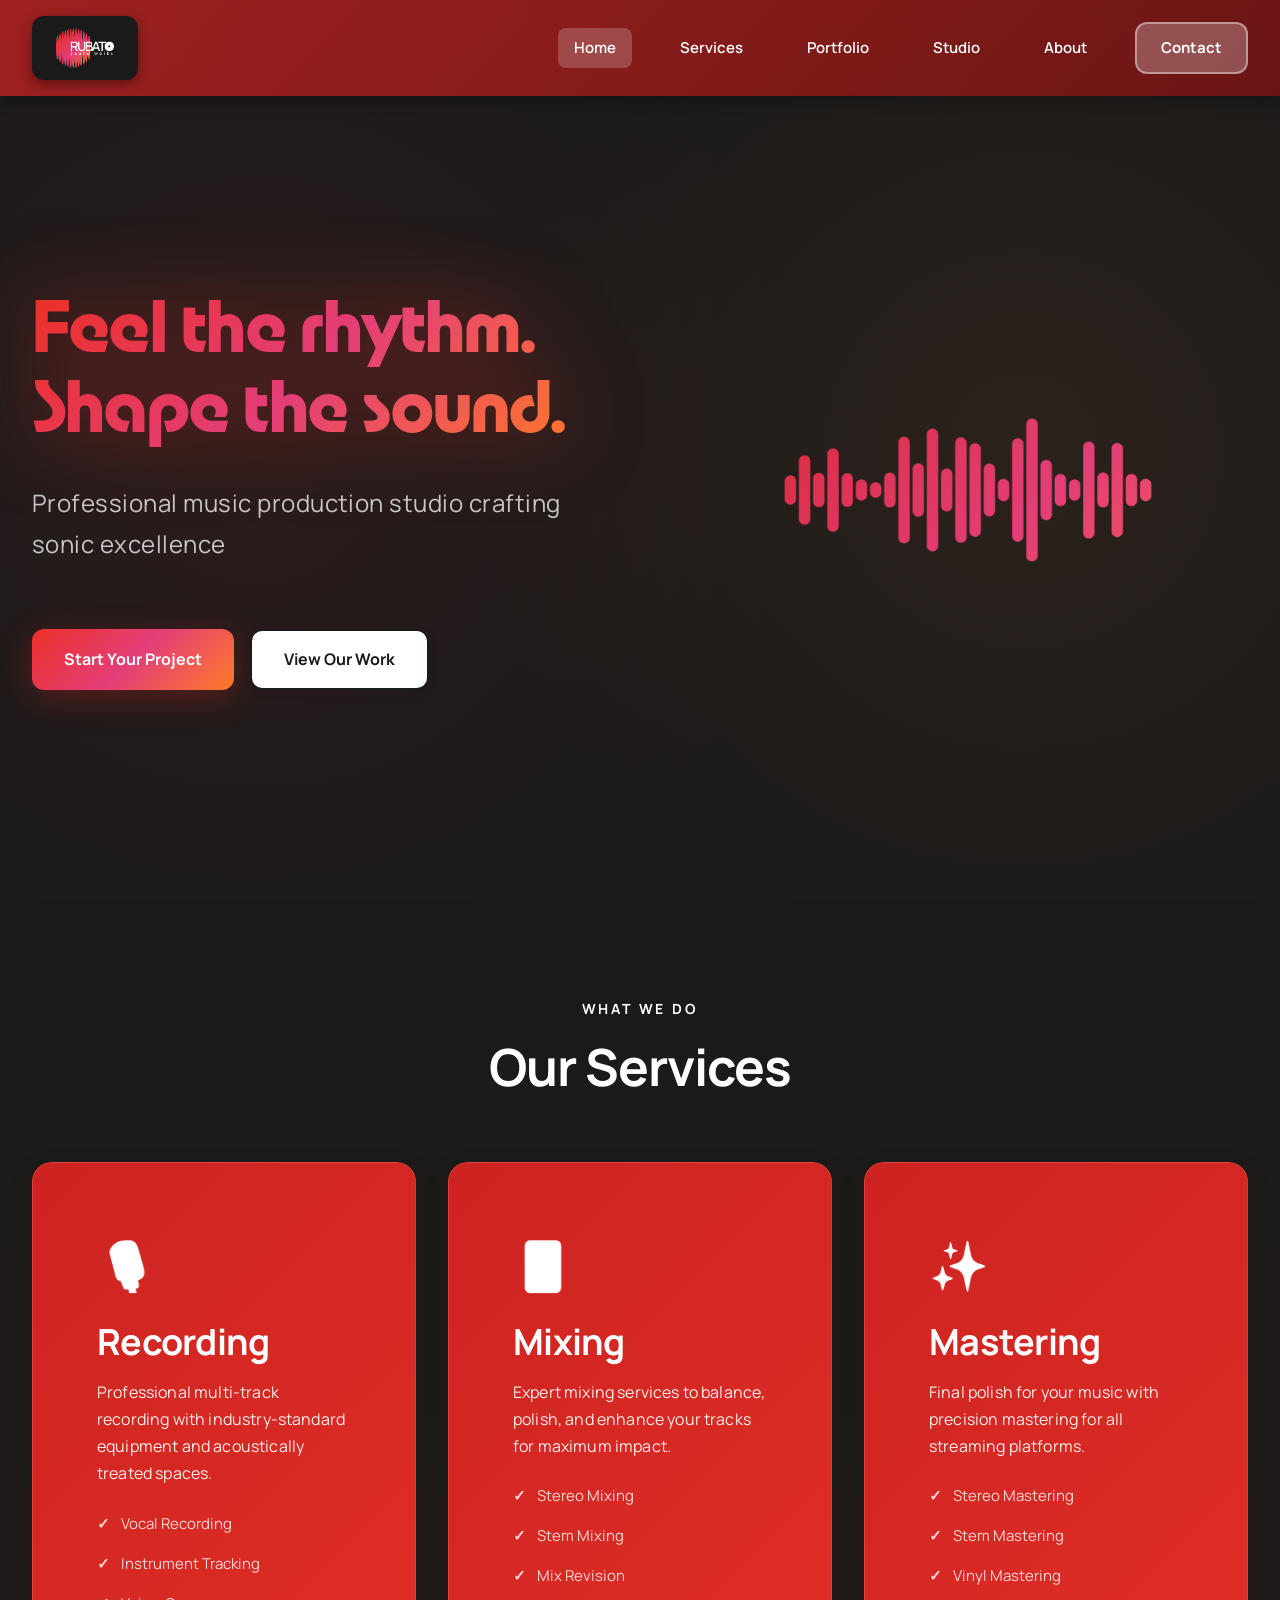
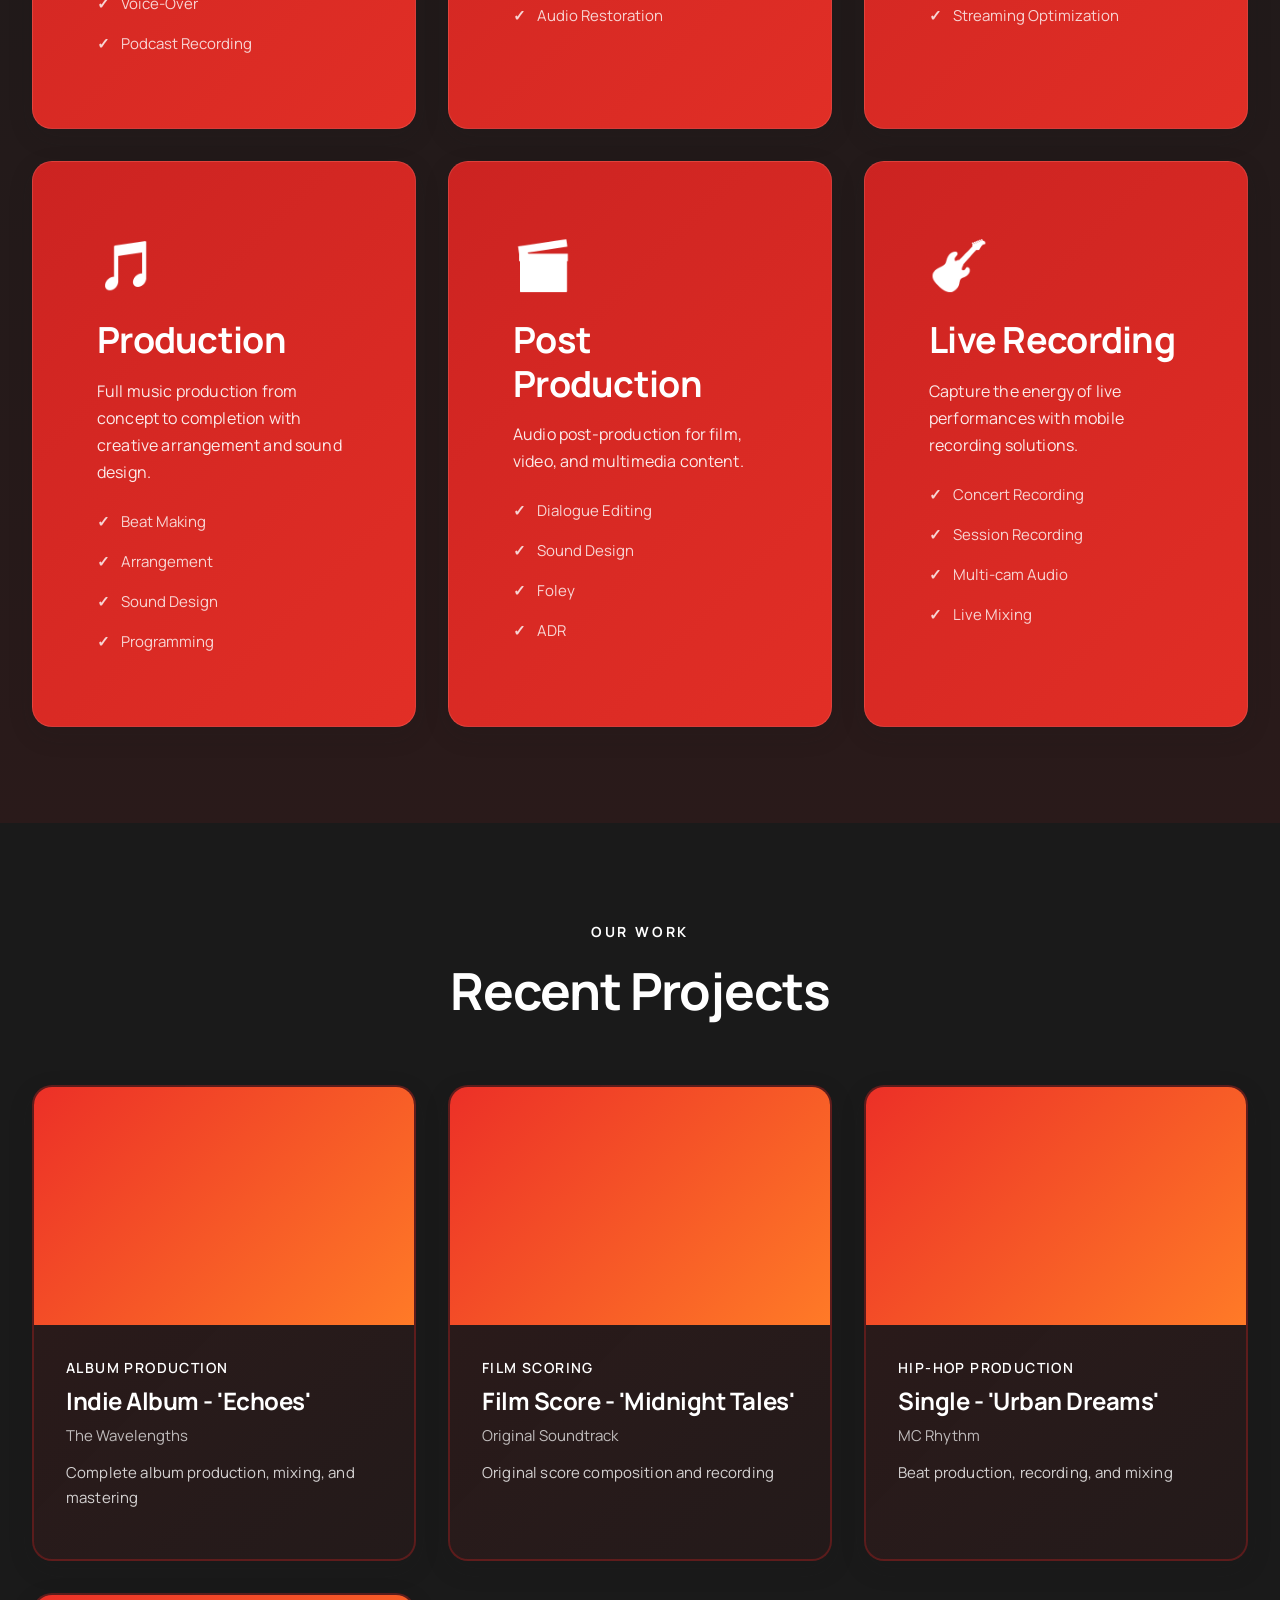
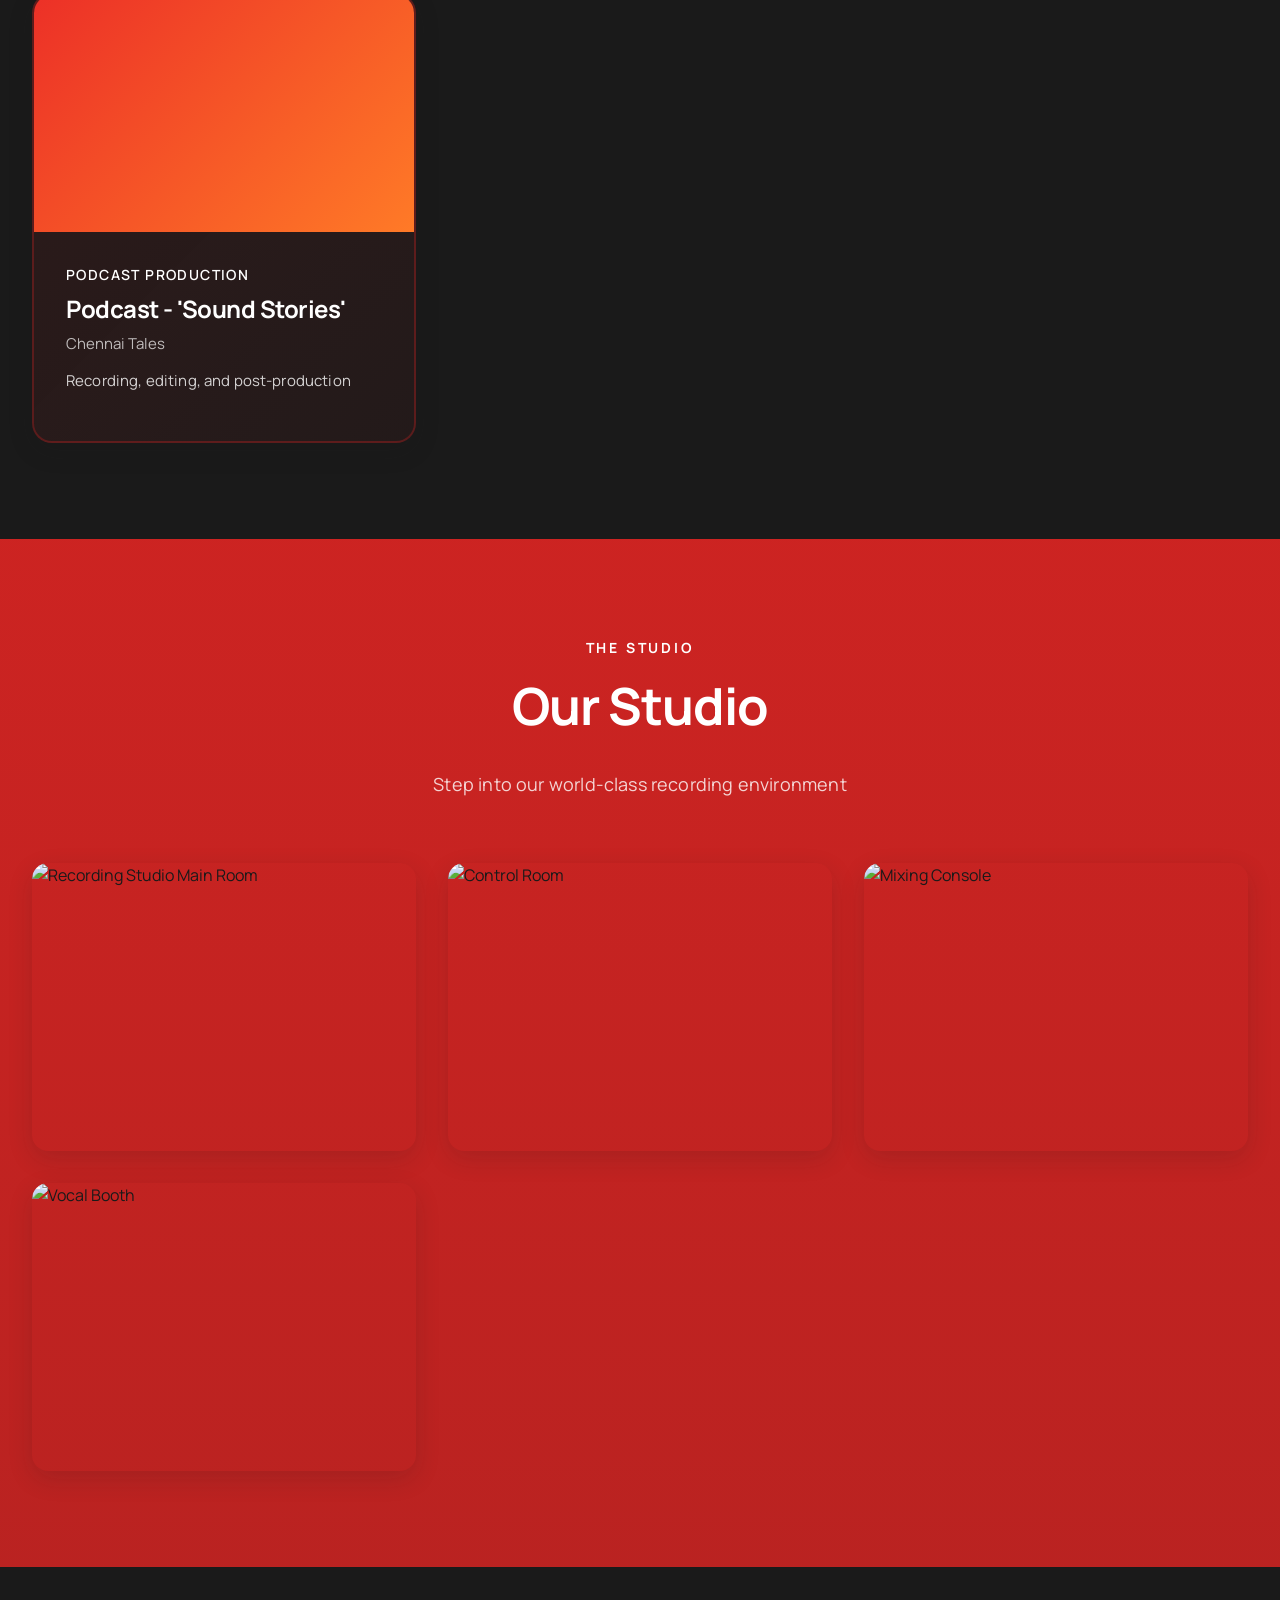
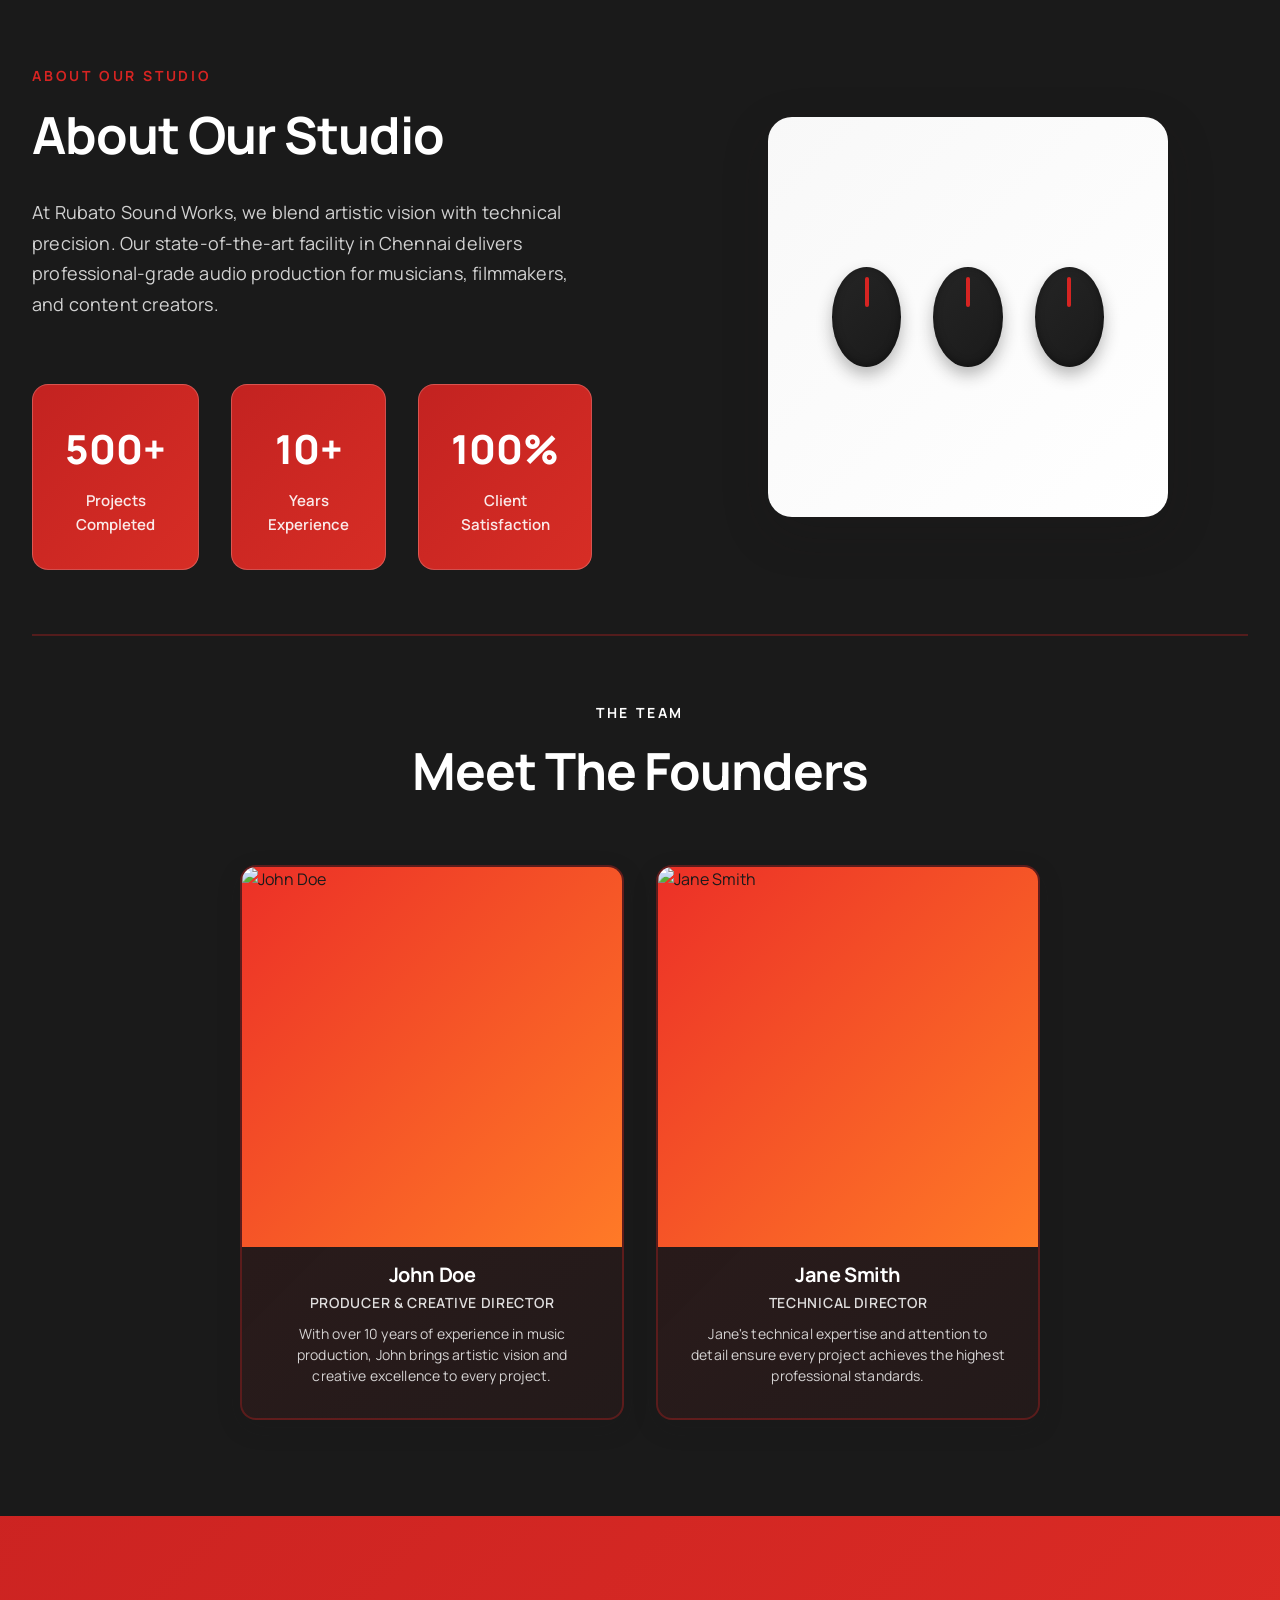
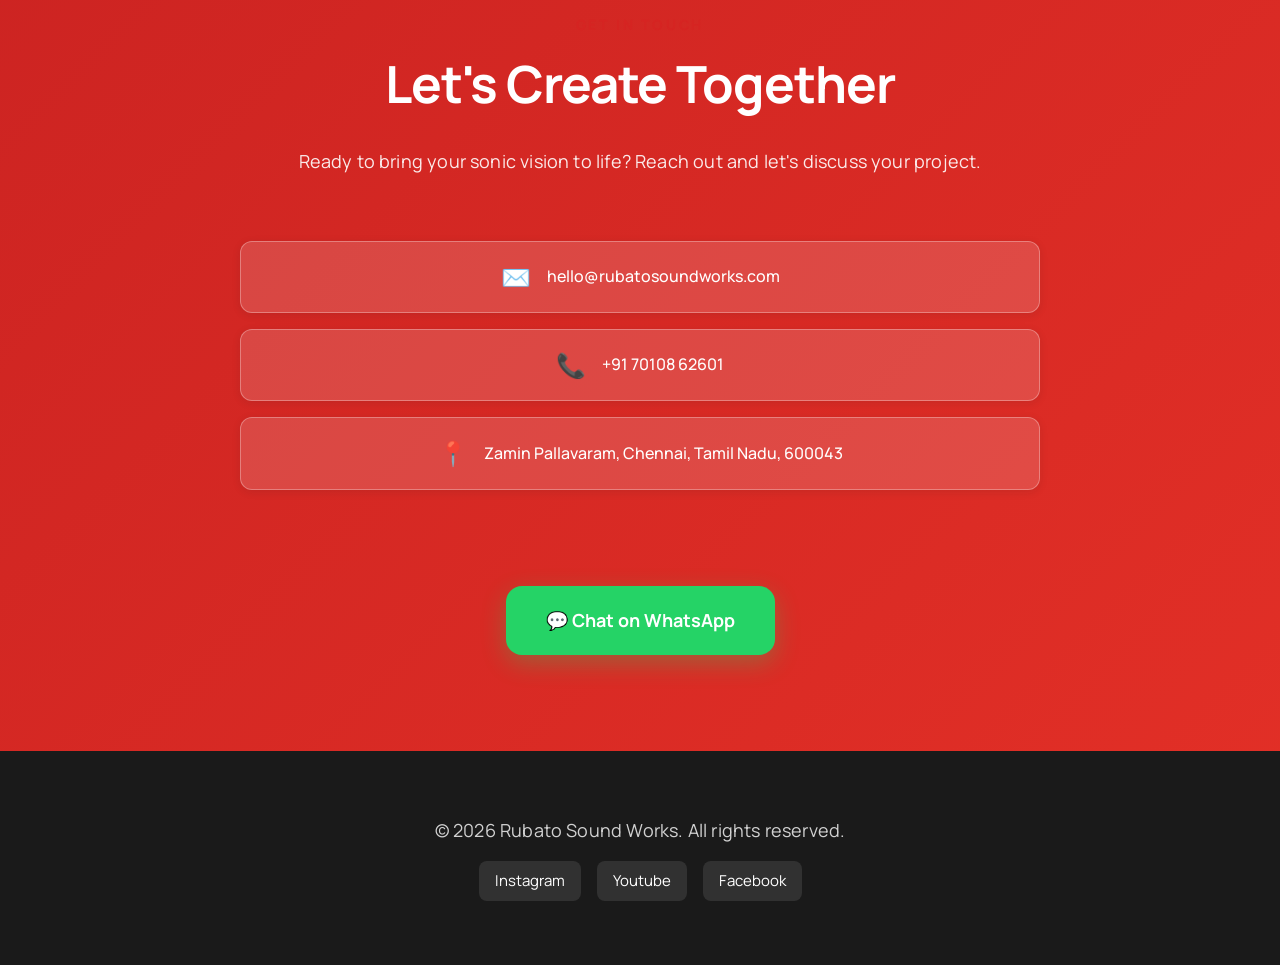
==== commit 6c29cebc: "Fix overlapping waves - show only gradient wave Issue Fixed: - White wave image was overlapping the " ====
--- a/index.html
+++ b/index.html
@@ -11,7 +11,7 @@
     <link href="https://api.fontshare.com/v2/css?f[]=satoshi@400,500,700,900&f[]=zodiak@400,500,600,700,800,900&display=swap" rel="stylesheet">
     <!-- Astro Space font alternative -->
     <link href="https://fonts.googleapis.com/css2?family=Space+Grotesk:wght@300;400;500;600;700&display=swap" rel="stylesheet">
-    <link rel="stylesheet" href="css/style.css?v=21">
+    <link rel="stylesheet" href="css/style.css?v=22">
     <link rel="icon" href="content/images/logo_colour.png">
 </head>
 <body>
@@ -40,7 +40,7 @@
                 <div class="hero-cta" id="heroCta"></div>
             </div>
             <div class="hero-visual">
-                <img src="content/images/wave.png" alt="Sound Wave" class="hero-wave">
+                <!-- Gradient wave applied via CSS mask in ::before pseudo-element -->
             </div>
         </div>
     </section>
--- a/css/style.css
+++ b/css/style.css
@@ -546,28 +546,22 @@
    HERO VISUAL - Animated Gradient Wave
    =================================== */
 
-.hero-wave {
-    width: 100%;
-    max-width: 500px;
-    height: auto;
-    filter: brightness(0) saturate(100%) invert(1);
-    opacity: 1;
-    animation: waveFloat 4s ease-in-out infinite, wavePulse 3s ease-in-out infinite;
-    position: relative;
-}
-
-/* Apply gradient using pseudo-element mask */
 .hero-visual {
     position: relative;
+    display: flex;
+    align-items: center;
+    justify-content: center;
 }
 
 .hero-visual::before {
     content: '';
     position: absolute;
-    top: 0;
-    left: 0;
-    right: 0;
-    bottom: 0;
+    top: 50%;
+    left: 50%;
+    transform: translate(-50%, -50%);
+    width: 100%;
+    max-width: 500px;
+    height: 400px;
     background: linear-gradient(135deg,
         var(--red-primary) 0%,
         #E33E78 30%,
@@ -582,19 +576,10 @@
 
 @keyframes waveFloat {
     0%, 100% {
-        transform: translateY(0px) scale(1);
+        transform: translate(-50%, -50%) translateY(0px) scale(1);
     }
     50% {
-        transform: translateY(-20px) scale(1.02);
-    }
-}
-
-@keyframes wavePulse {
-    0%, 100% {
-        opacity: 0.9;
-    }
-    50% {
-        opacity: 1;
+        transform: translate(-50%, -50%) translateY(-20px) scale(1.02);
     }
 }
 
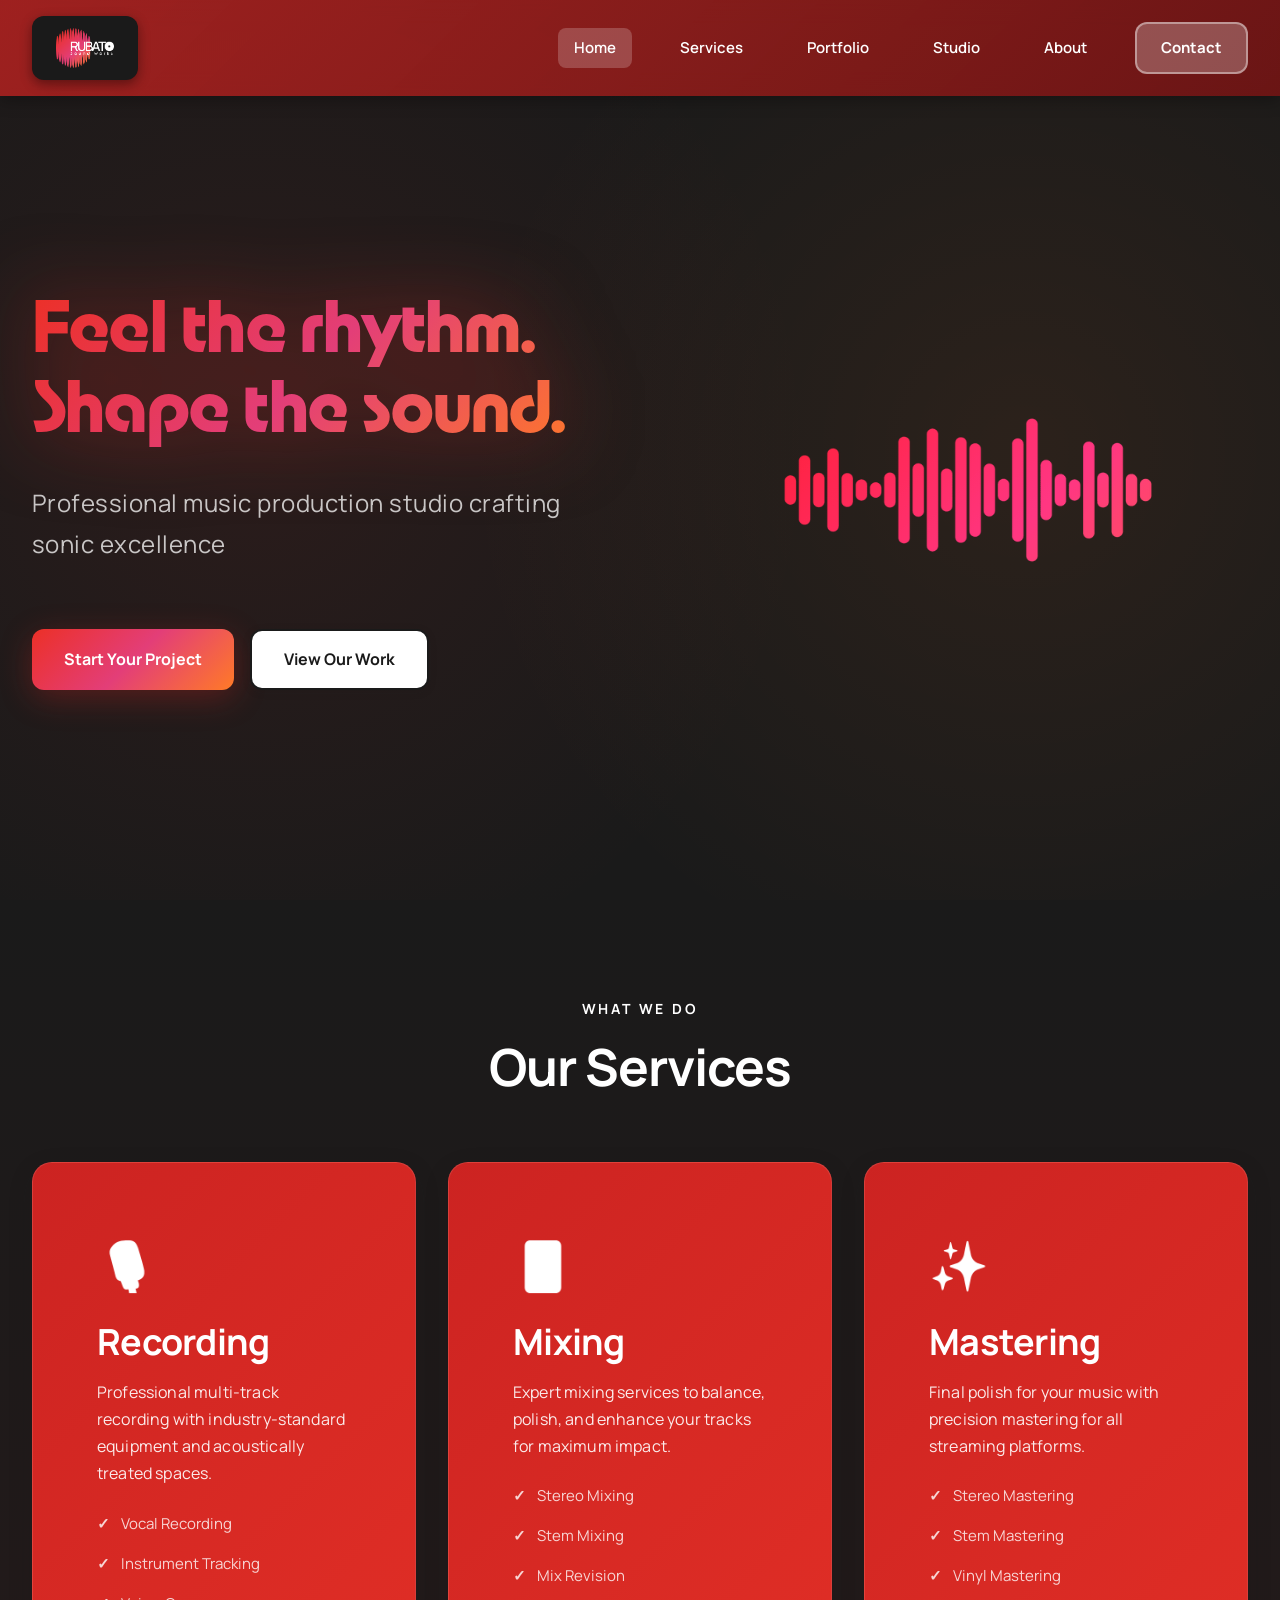
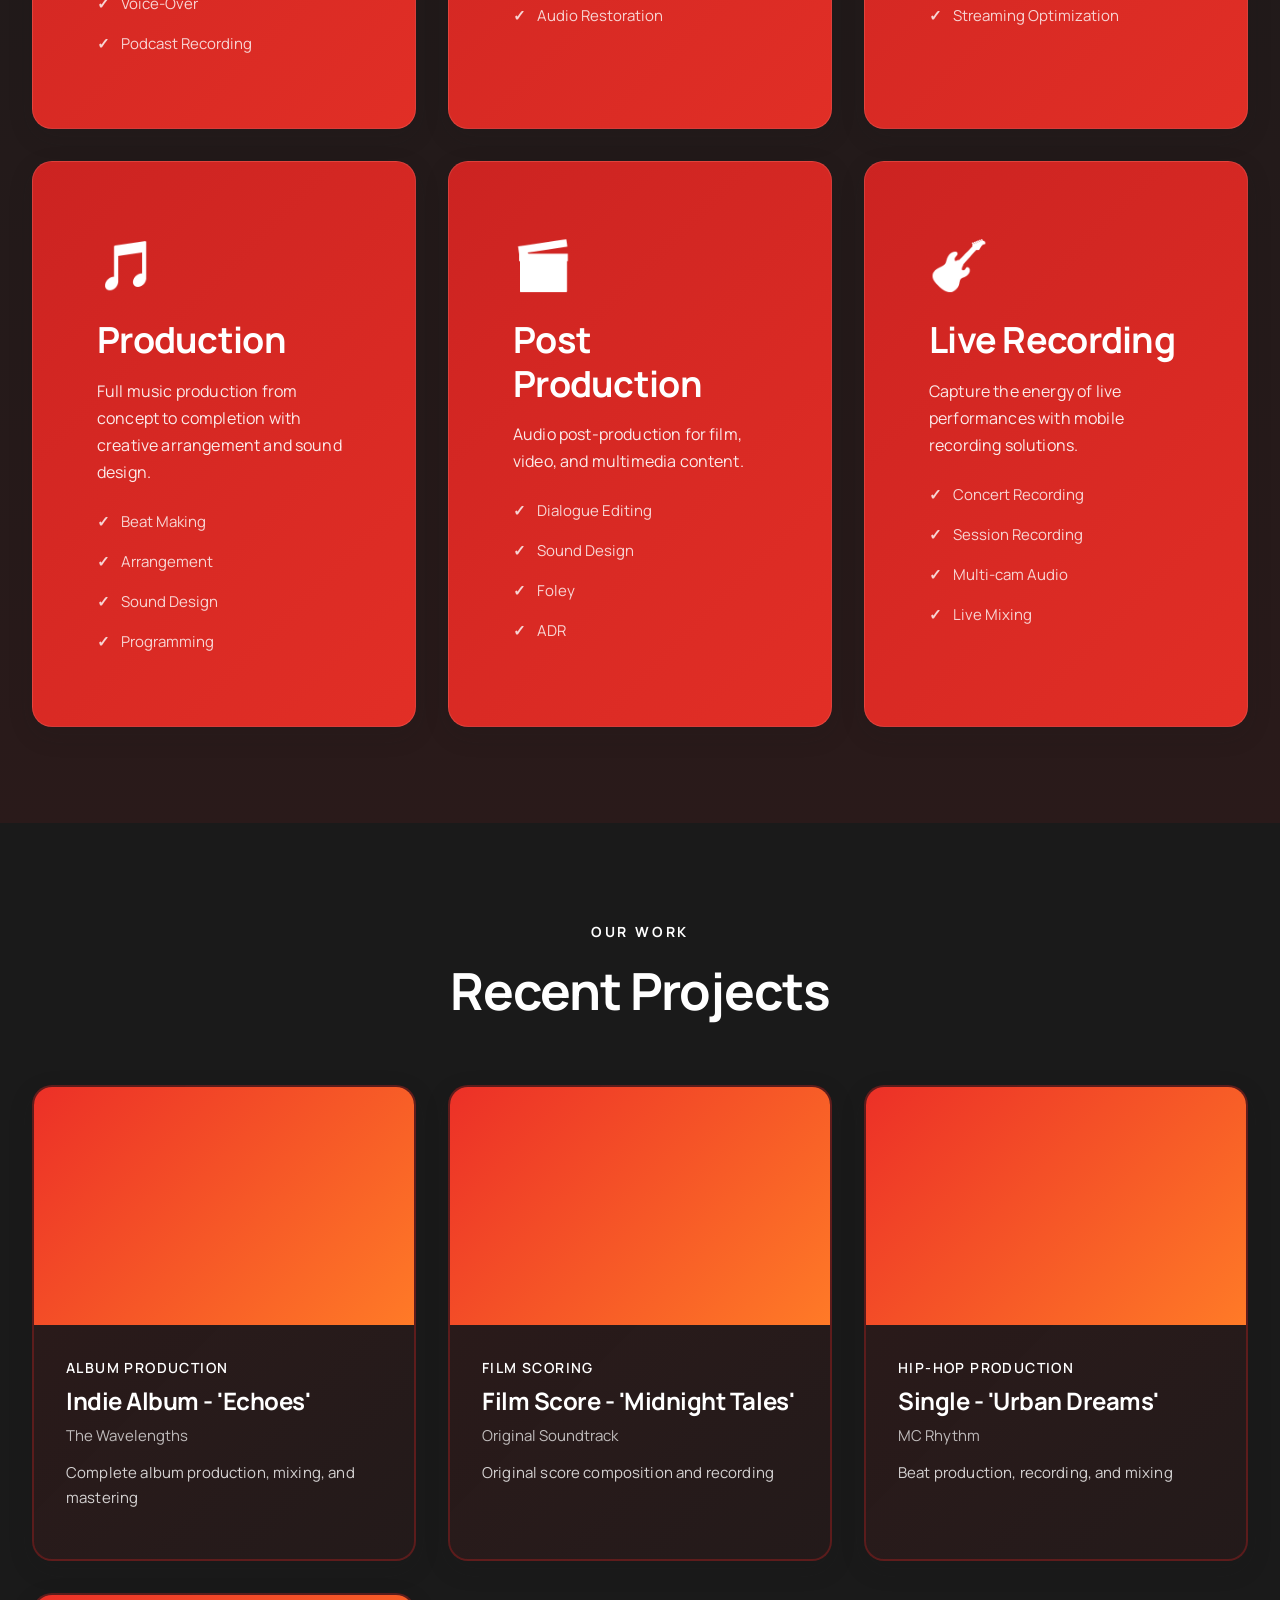
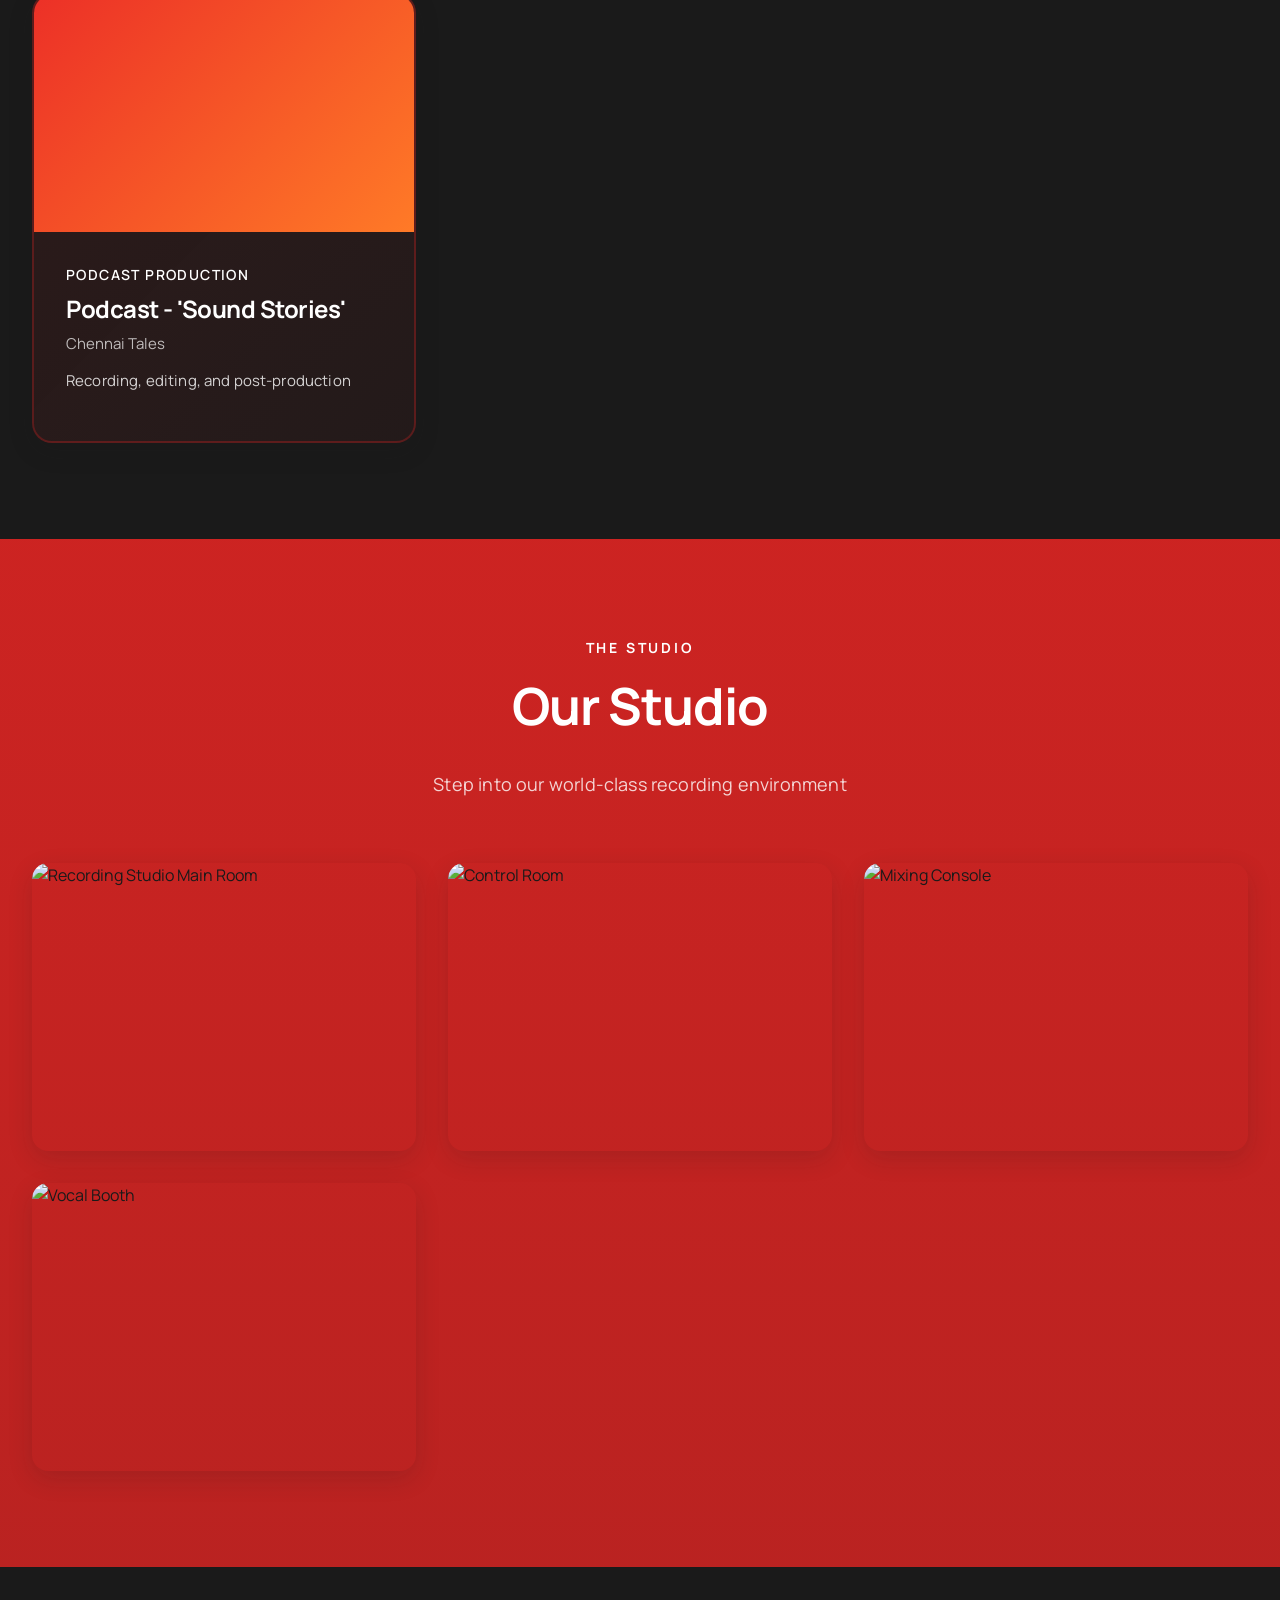
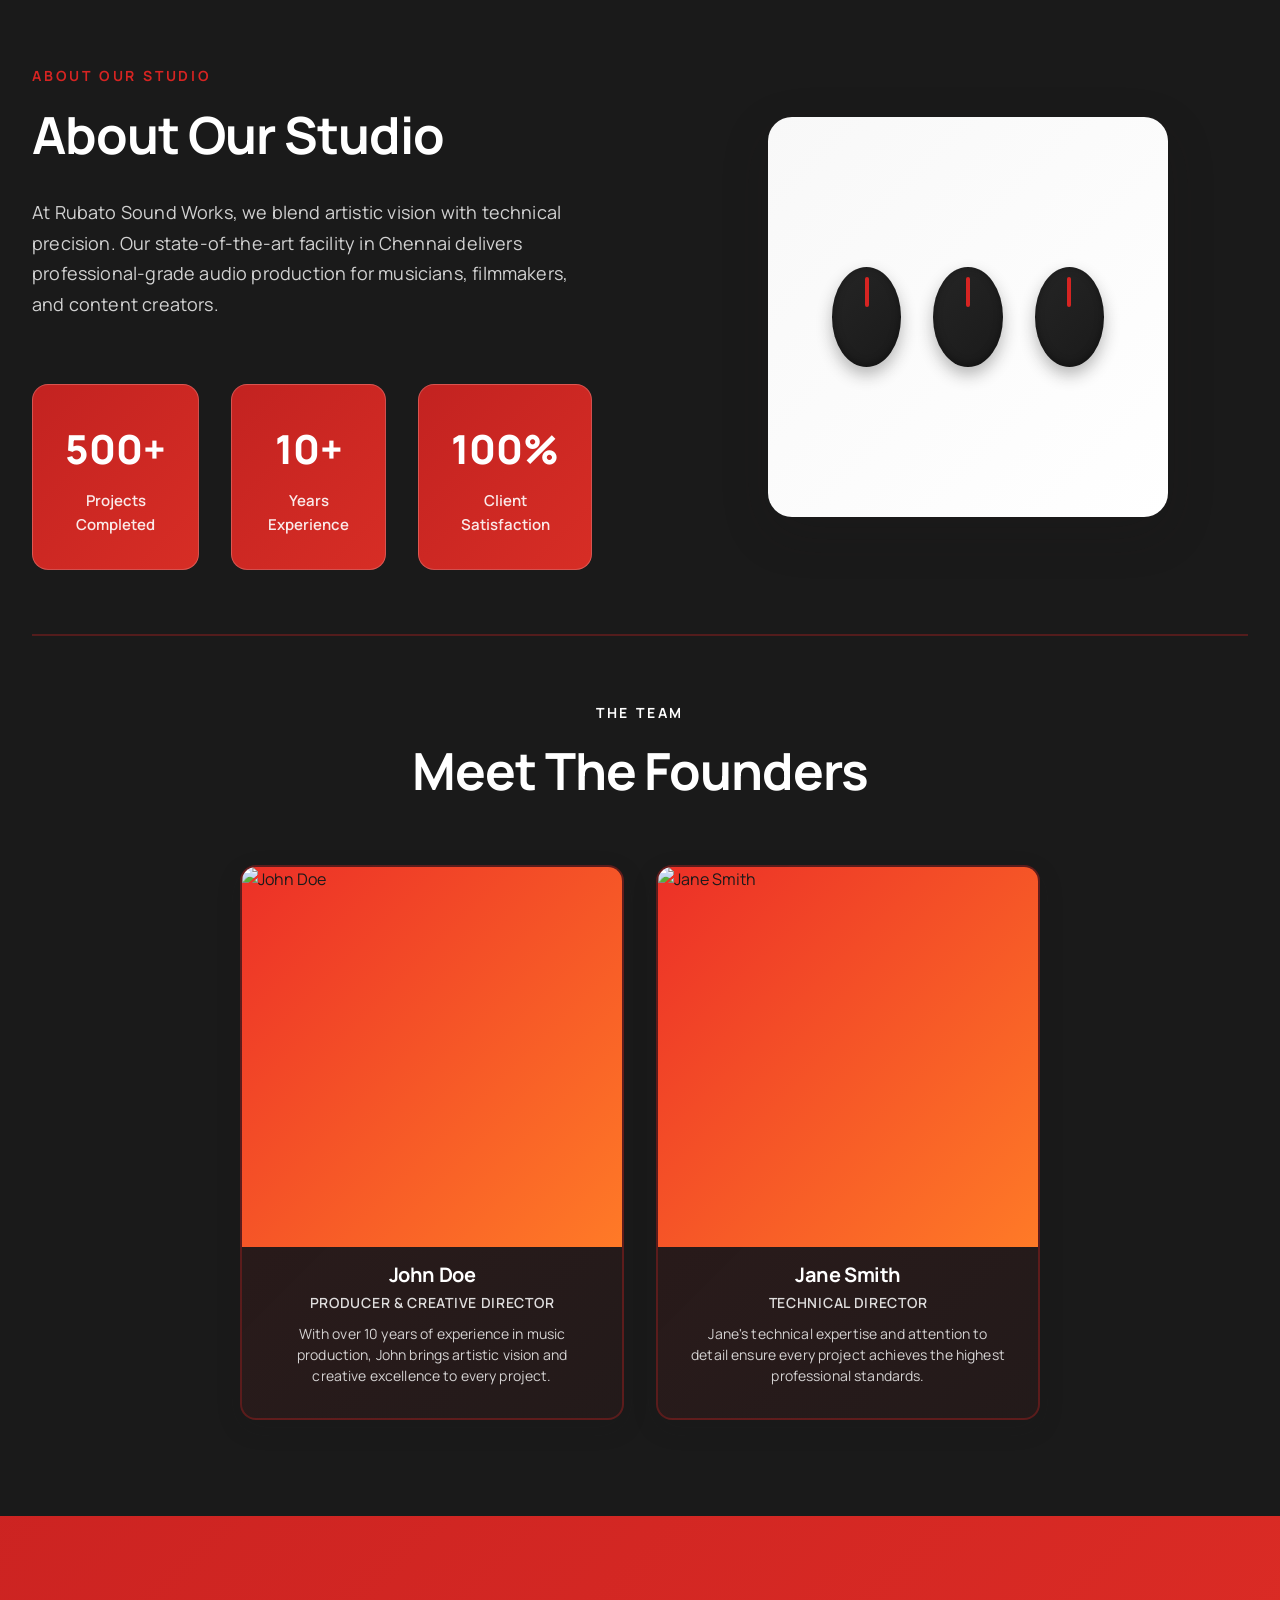
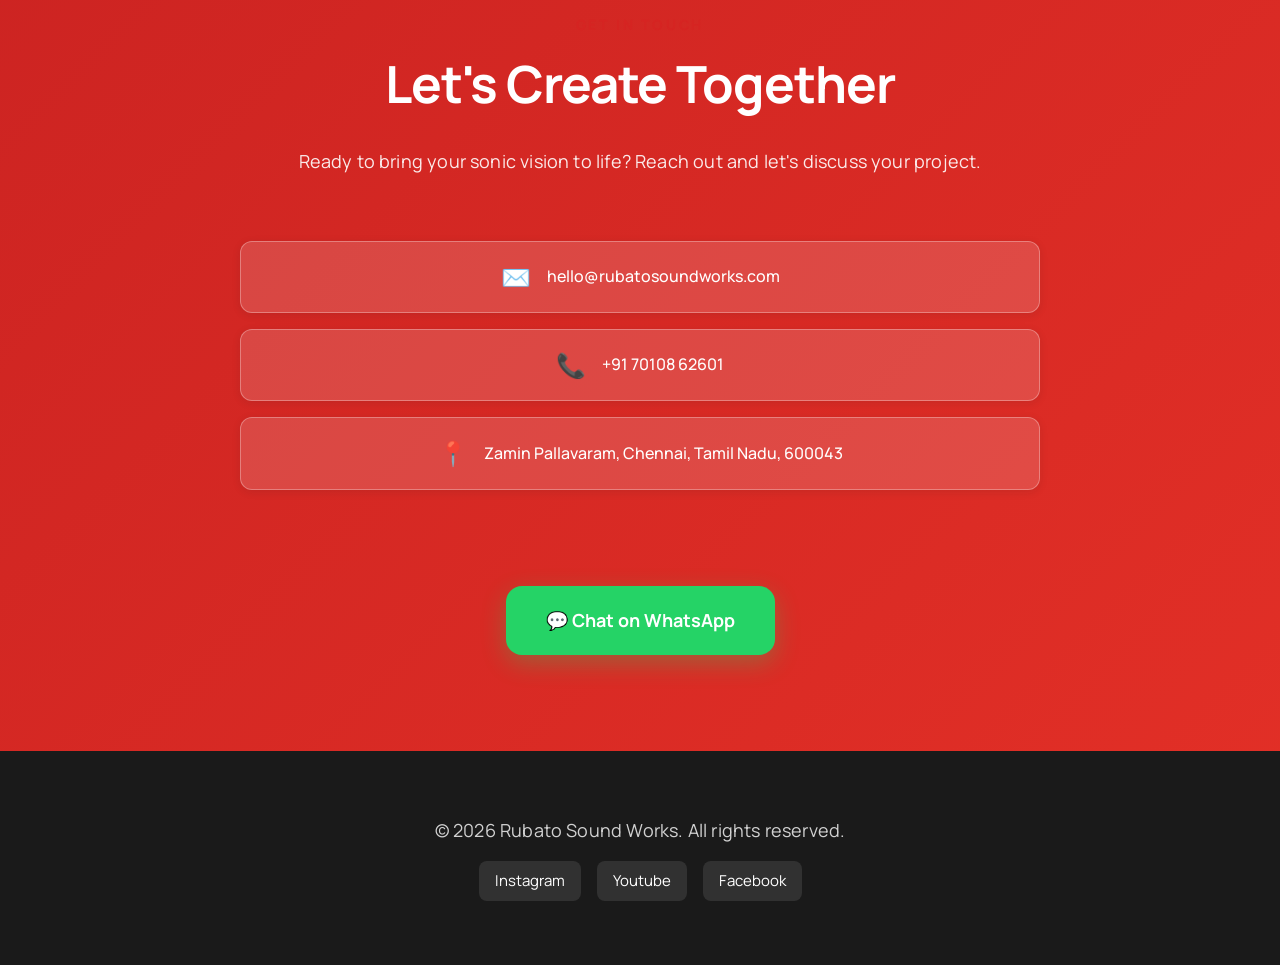
==== commit fb45494f: "Make wave outline crisp and sharp with enhanced edges Crisp Edge Improvements:  1. Image Rendering: " ====
--- a/index.html
+++ b/index.html
@@ -11,7 +11,7 @@
     <link href="https://api.fontshare.com/v2/css?f[]=satoshi@400,500,700,900&f[]=zodiak@400,500,600,700,800,900&display=swap" rel="stylesheet">
     <!-- Astro Space font alternative -->
     <link href="https://fonts.googleapis.com/css2?family=Space+Grotesk:wght@300;400;500;600;700&display=swap" rel="stylesheet">
-    <link rel="stylesheet" href="css/style.css?v=22">
+    <link rel="stylesheet" href="css/style.css?v=23">
     <link rel="icon" href="content/images/logo_colour.png">
 </head>
 <body>
--- a/css/style.css
+++ b/css/style.css
@@ -543,7 +543,7 @@
 }
 
 /* ===================================
-   HERO VISUAL - Animated Gradient Wave
+   HERO VISUAL - Animated Gradient Wave (Crisp Edges)
    =================================== */
 
 .hero-visual {
@@ -554,6 +554,34 @@
 }
 
 .hero-visual::before {
+    content: '';
+    position: absolute;
+    top: 50%;
+    left: 50%;
+    transform: translate(-50%, -50%);
+    width: 100%;
+    max-width: 500px;
+    height: 400px;
+    background: linear-gradient(135deg,
+        var(--red-primary) 0%,
+        #E33E78 30%,
+        #FF7A27 60%,
+        var(--red-primary) 100%);
+    background-size: 200% 200%;
+    -webkit-mask: url('../content/images/wave.png') center/contain no-repeat;
+    mask: url('../content/images/wave.png') center/contain no-repeat;
+    -webkit-mask-composite: source-in;
+    mask-composite: intersect;
+    animation: waveFloat 4s ease-in-out infinite, gradientShift 8s ease-in-out infinite;
+    pointer-events: none;
+    filter: contrast(1.2) brightness(1.1);
+    /* Crisp edges */
+    image-rendering: -webkit-optimize-contrast;
+    image-rendering: crisp-edges;
+}
+
+/* Add sharp outline/border effect */
+.hero-visual::after {
     content: '';
     position: absolute;
     top: 50%;
@@ -572,6 +600,10 @@
     mask: url('../content/images/wave.png') center/contain no-repeat;
     animation: waveFloat 4s ease-in-out infinite, gradientShift 8s ease-in-out infinite;
     pointer-events: none;
+    filter: drop-shadow(0 0 2px rgba(214, 36, 34, 0.8))
+            drop-shadow(0 0 4px rgba(214, 36, 34, 0.6))
+            drop-shadow(0 0 1px rgba(255, 255, 255, 0.3));
+    z-index: -1;
 }
 
 @keyframes waveFloat {
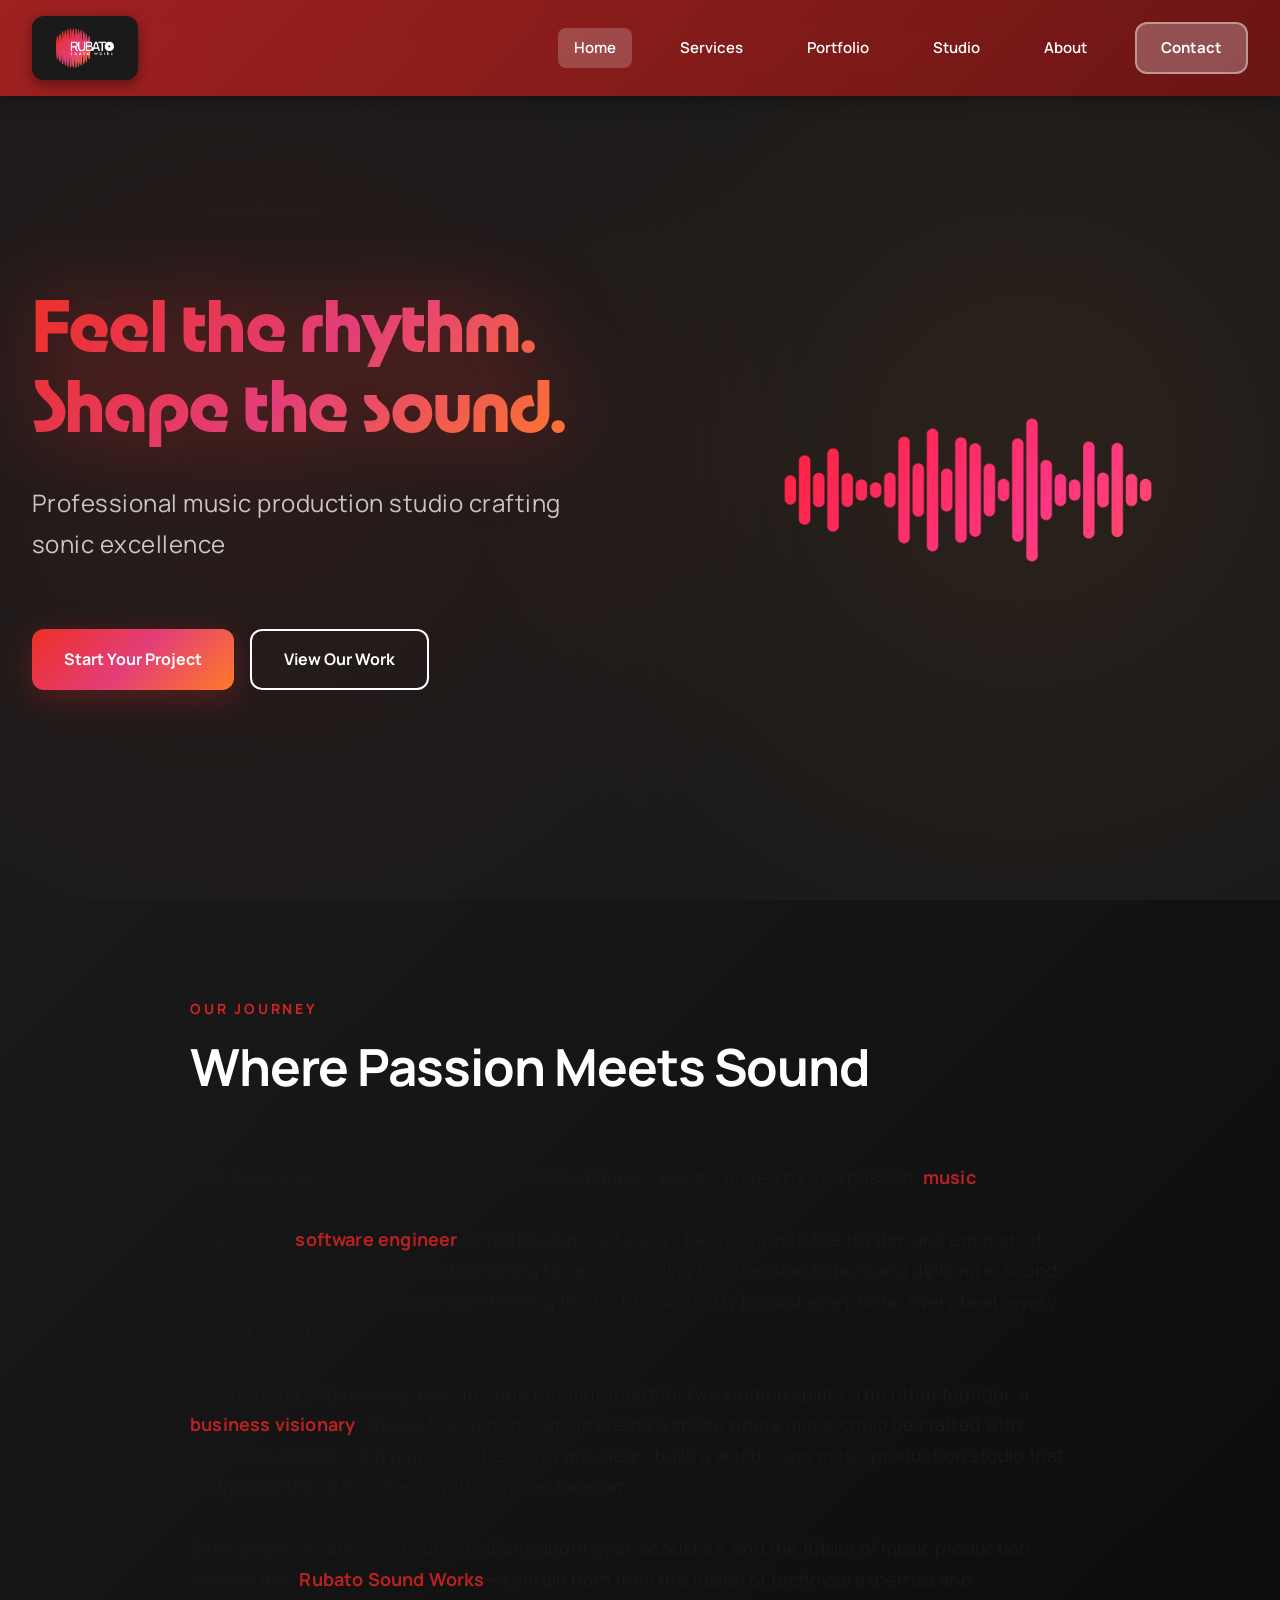
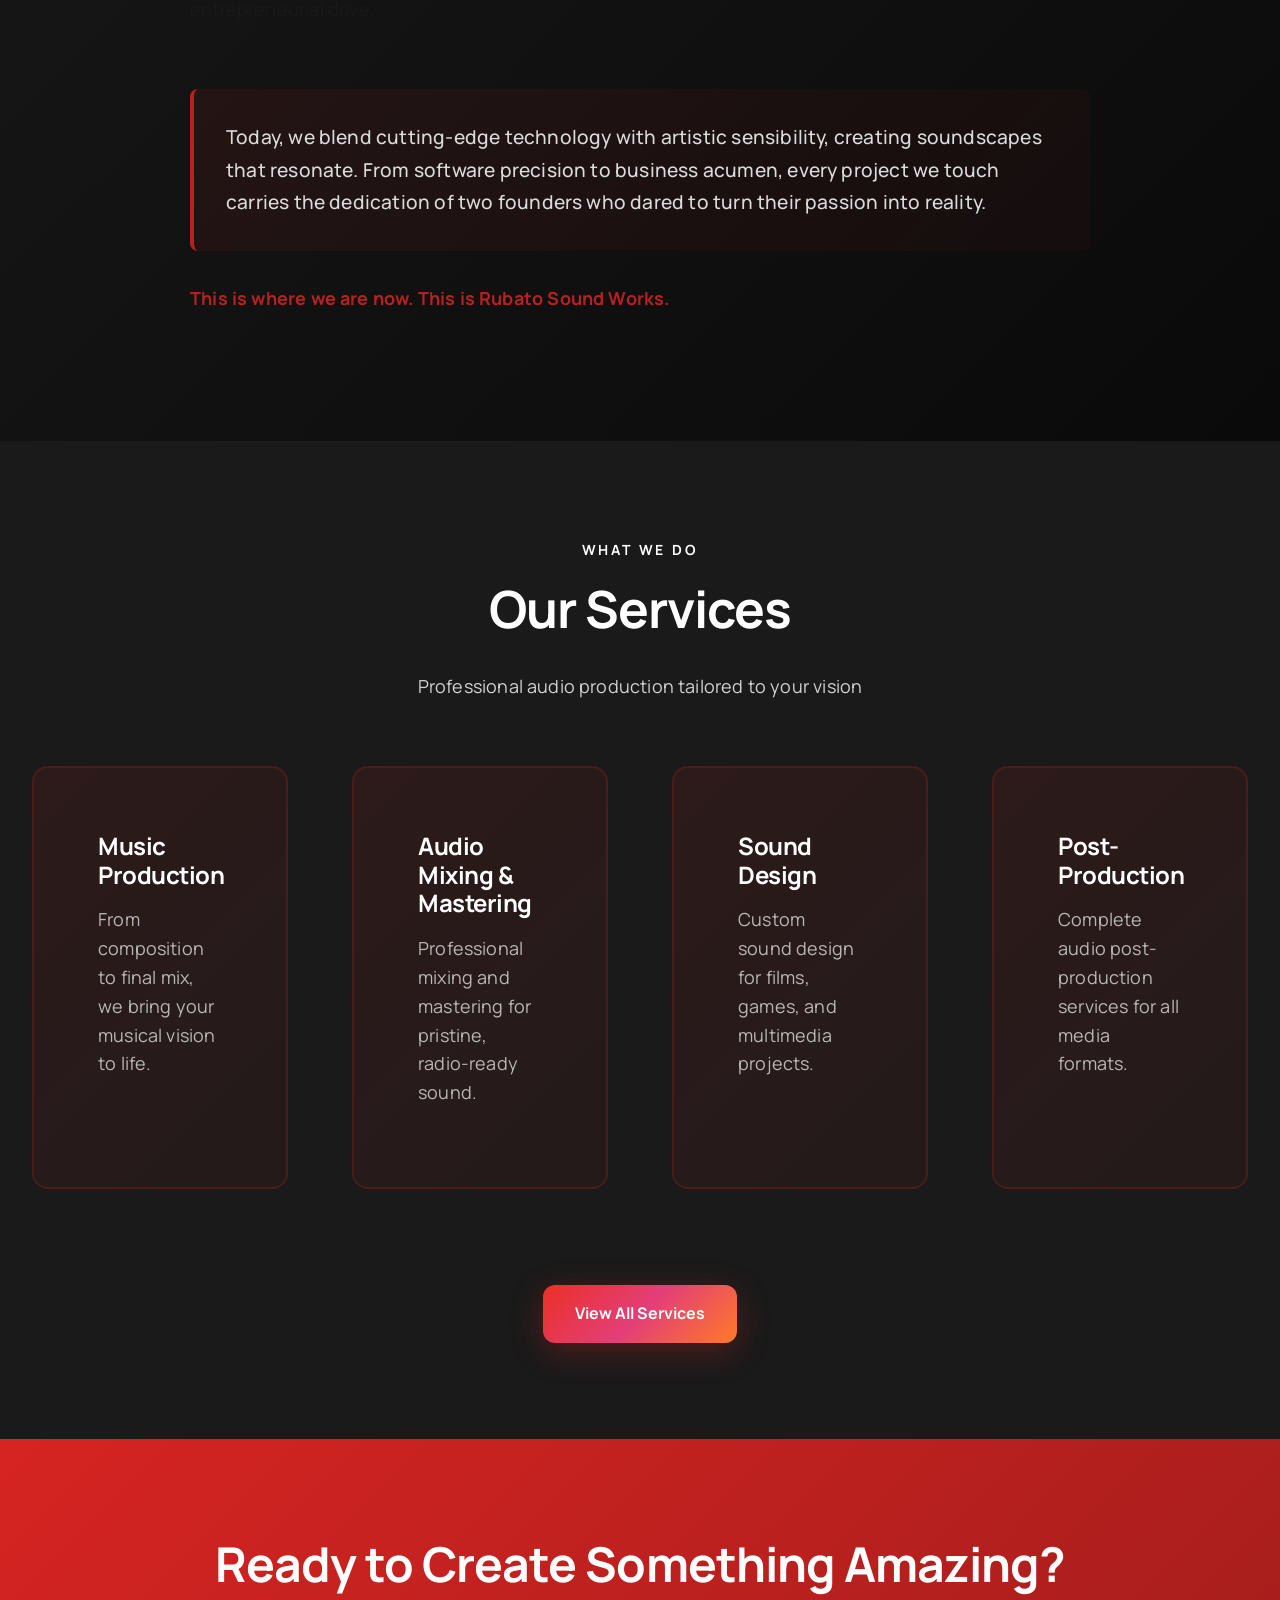
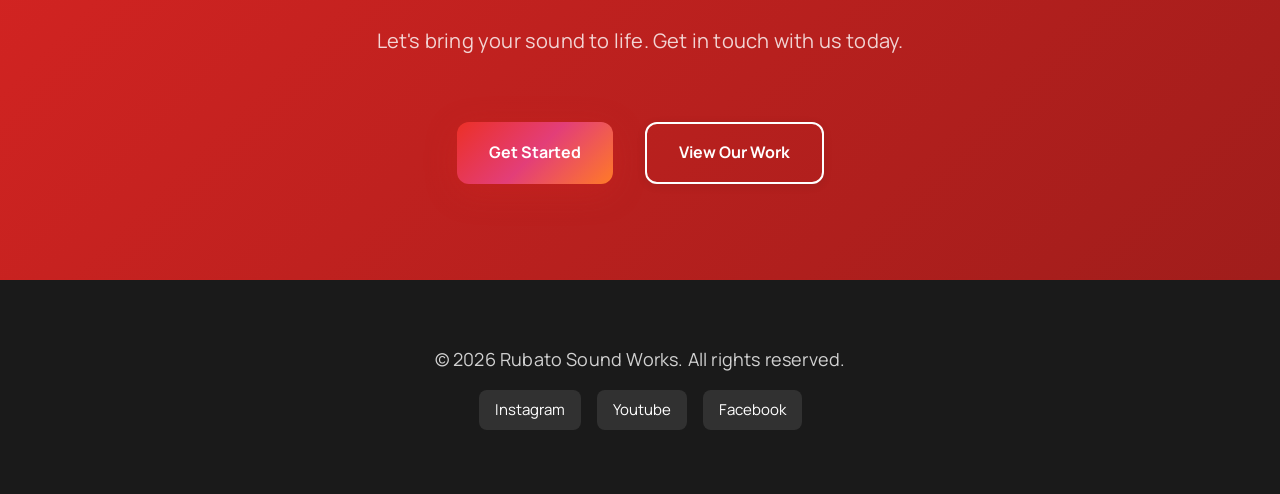
==== commit 11373ef0: "Clean home page and add compelling origin story Major Home Page Revamp: - Removed all full sections " ====
--- a/index.html
+++ b/index.html
@@ -11,7 +11,7 @@
     <link href="https://api.fontshare.com/v2/css?f[]=satoshi@400,500,700,900&f[]=zodiak@400,500,600,700,800,900&display=swap" rel="stylesheet">
     <!-- Astro Space font alternative -->
     <link href="https://fonts.googleapis.com/css2?family=Space+Grotesk:wght@300;400;500;600;700&display=swap" rel="stylesheet">
-    <link rel="stylesheet" href="css/style.css?v=23">
+    <link rel="stylesheet" href="css/style.css?v=24">
     <link rel="icon" href="content/images/logo_colour.png">
 </head>
 <body>
@@ -45,76 +45,73 @@
         </div>
     </section>
 
-    <section class="services" id="services">
+    <!-- Our Story Section -->
+    <section class="our-story">
+        <div class="container">
+            <div class="story-content">
+                <div class="story-text">
+                    <span class="label">Our Journey</span>
+                    <h2>Where Passion Meets Sound</h2>
+                    <div class="story-narrative">
+                        <p>It all started with two people from completely different worlds, united by one passion: <strong>music</strong>.</p>
+
+                        <p>One of us, a <strong>software engineer</strong> by profession, had always been drawn to the rhythm and emotion of sound. The love for music was too strong to ignore, leading to a decision to pursue a diploma in sound engineering—a step toward understanding the technical artistry behind every note, every beat, every layer of sound.</p>
+
+                        <p>At the sound engineering institute, fate brought together two kindred spirits. The other founder, a <strong>business visionary</strong>, shared the same dream: to create a space where music could be crafted with precision, passion, and purpose. The vision was clear—build a world-class music production studio that bridges technical excellence with creative freedom.</p>
+
+                        <p>What began as late-night conversations about gear, acoustics, and the future of music production evolved into <strong>Rubato Sound Works</strong>—a studio born from the fusion of technical expertise and entrepreneurial drive.</p>
+
+                        <p class="story-highlight">Today, we blend cutting-edge technology with artistic sensibility, creating soundscapes that resonate. From software precision to business acumen, every project we touch carries the dedication of two founders who dared to turn their passion into reality.</p>
+
+                        <p><strong>This is where we are now. This is Rubato Sound Works.</strong></p>
+                    </div>
+                </div>
+            </div>
+        </div>
+    </section>
+
+    <!-- Quick Services Preview -->
+    <section class="services-preview">
         <div class="container">
             <div class="section-header">
                 <span class="label">What We Do</span>
                 <h2>Our Services</h2>
+                <p>Professional audio production tailored to your vision</p>
             </div>
-            <div class="services-grid" id="servicesGrid"></div>
-        </div>
-    </section>
-
-    <section class="portfolio" id="portfolio">
-        <div class="container">
-            <div class="section-header">
-                <span class="label">Our Work</span>
-                <h2>Recent Projects</h2>
-            </div>
-            <div class="portfolio-grid" id="portfolioGrid"></div>
-        </div>
-    </section>
-
-    <!-- Studio Gallery Section -->
-    <section class="studio-gallery" id="studio">
-        <div class="container">
-            <div class="section-header">
-                <span class="label">The Studio</span>
-                <h2 id="studioTitle"></h2>
-                <p id="studioDescription"></p>
-            </div>
-            <div class="studio-images" id="studioImages"></div>
-        </div>
-    </section>
-
-    <section class="about" id="about">
-        <div class="container">
-            <!-- About Studio -->
-            <div class="about-content">
-                <div class="about-text">
-                    <span class="label">About Our Studio</span>
-                    <h2 id="aboutStudioTitle"></h2>
-                    <p id="aboutStudioDescription"></p>
-                    <div class="about-stats" id="aboutStats"></div>
+            <div class="services-preview-grid">
+                <div class="service-preview-card">
+                    <h3>Music Production</h3>
+                    <p>From composition to final mix, we bring your musical vision to life.</p>
                 </div>
-                <div class="about-visual">
-                    <div class="studio-knobs">
-                        <div class="knob"></div>
-                        <div class="knob"></div>
-                        <div class="knob"></div>
-                    </div>
+                <div class="service-preview-card">
+                    <h3>Audio Mixing & Mastering</h3>
+                    <p>Professional mixing and mastering for pristine, radio-ready sound.</p>
+                </div>
+                <div class="service-preview-card">
+                    <h3>Sound Design</h3>
+                    <p>Custom sound design for films, games, and multimedia projects.</p>
+                </div>
+                <div class="service-preview-card">
+                    <h3>Post-Production</h3>
+                    <p>Complete audio post-production services for all media formats.</p>
                 </div>
             </div>
-
-            <!-- Founders Section -->
-            <div class="founders-section">
-                <div class="section-header">
-                    <span class="label">The Team</span>
-                    <h2>Meet The Founders</h2>
-                </div>
-                <div class="founders-grid" id="foundersGrid"></div>
+            <div class="cta-center">
+                <a href="services.html" class="btn btn-primary">View All Services</a>
             </div>
         </div>
     </section>
 
-    <section class="contact" id="contact">
+    <!-- Call to Action -->
+    <section class="cta-section">
         <div class="container">
-            <div class="contact-content">
-                <span class="label">Get In Touch</span>
-                <h2 id="contactTitle"></h2>
-                <p id="contactDescription"></p>
-                <div class="contact-details" id="contactDetails"></div>
-                <a href="#" id="whatsappBtn" class="btn-whatsapp">💬 Chat on WhatsApp</a>
+            <div class="cta-content">
+                <h2>Ready to Create Something Amazing?</h2>
+                <p>Let's bring your sound to life. Get in touch with us today.</p>
+                <div class="cta-buttons">
+                    <a href="contact.html" class="btn btn-primary">Get Started</a>
+                    <a href="portfolio.html" class="btn btn-secondary">View Our Work</a>
+                </div>
             </div>
         </div>
     </section>
--- a/css/style.css
+++ b/css/style.css
@@ -921,63 +921,147 @@
     font-weight: 600;
 }
 
-.about-visual {
-    display: flex;
-    align-items: center;
-    justify-content: center;
-    perspective: 1000px;
-}
-
-.studio-knobs {
-    width: 100%;
-    max-width: 400px;
-    aspect-ratio: 1;
-    background: linear-gradient(135deg, #F8F8F8, #FFFFFF);
-    border-radius: 24px;
-    box-shadow: var(--shadow-lg);
+/* ===================================
+   OUR STORY SECTION
+   =================================== */
+
+.our-story {
+    background: linear-gradient(135deg, #1A1A1A 0%, #0A0A0A 100%);
+    padding: var(--spacing-xl) 0;
+}
+
+.story-content {
+    max-width: 900px;
+    margin: 0 auto;
+}
+
+.story-text {
+    text-align: left;
+}
+
+.story-text .label {
+    color: var(--red-primary);
+}
+
+.story-text h2 {
+    font-size: clamp(2.5rem, 4vw, 3.5rem);
+    color: var(--white);
+    margin-bottom: var(--spacing-lg);
+}
+
+.story-narrative {
+    font-size: 1.125rem;
+    line-height: 1.8;
+    color: rgba(255, 255, 255, 0.9);
+}
+
+.story-narrative p {
+    margin-bottom: var(--spacing-md);
+}
+
+.story-narrative strong {
+    color: var(--red-primary);
+    font-weight: 700;
+}
+
+.story-highlight {
+    background: linear-gradient(135deg, rgba(214, 36, 34, 0.1), rgba(214, 36, 34, 0.05));
+    border-left: 4px solid var(--red-primary);
+    padding: var(--spacing-md);
+    border-radius: 8px;
+    margin: var(--spacing-lg) 0;
+    font-size: 1.2rem;
+    font-weight: 500;
+    color: var(--white);
+}
+
+/* ===================================
+   SERVICES PREVIEW (Home Page)
+   =================================== */
+
+.services-preview {
+    background: var(--charcoal);
+    padding: var(--spacing-xl) 0;
+}
+
+.services-preview-grid {
+    display: grid;
+    grid-template-columns: repeat(auto-fit, minmax(250px, 1fr));
+    gap: var(--spacing-lg);
+    margin-top: var(--spacing-lg);
+}
+
+.service-preview-card {
+    background: linear-gradient(135deg, rgba(214, 36, 34, 0.1), rgba(214, 36, 34, 0.05));
+    border: 2px solid rgba(214, 36, 34, 0.2);
+    border-radius: 16px;
     padding: var(--spacing-lg);
+    transition: all var(--transition-base);
+}
+
+.service-preview-card:hover {
+    transform: translateY(-8px);
+    border-color: var(--red-primary);
+    box-shadow: 0 20px 40px rgba(214, 36, 34, 0.3);
+}
+
+.service-preview-card h3 {
+    color: var(--white);
+    font-size: 1.5rem;
+    margin-bottom: var(--spacing-sm);
+}
+
+.service-preview-card p {
+    color: rgba(255, 255, 255, 0.8);
+    line-height: 1.6;
+}
+
+.cta-center {
+    text-align: center;
+    margin-top: var(--spacing-xl);
+}
+
+/* ===================================
+   CTA SECTION
+   =================================== */
+
+.cta-section {
+    background: linear-gradient(135deg, var(--red-primary), #A01D1B);
+    padding: var(--spacing-xl) 0;
+    text-align: center;
+}
+
+.cta-content h2 {
+    color: var(--white);
+    font-size: clamp(2rem, 4vw, 3rem);
+    margin-bottom: var(--spacing-md);
+}
+
+.cta-content p {
+    color: rgba(255, 255, 255, 0.95);
+    font-size: 1.25rem;
+    margin-bottom: var(--spacing-lg);
+    max-width: 600px;
+    margin-left: auto;
+    margin-right: auto;
+}
+
+.cta-buttons {
     display: flex;
     gap: var(--spacing-md);
-    align-items: center;
     justify-content: center;
-    transform-style: preserve-3d;
-    transition: transform var(--transition-slow);
-}
-
-.studio-knobs:hover {
-    transform: rotateY(5deg) rotateX(-5deg);
-}
-
-.knob {
-    width: 100px;
-    height: 100px;
-    border-radius: 50%;
-    background: linear-gradient(135deg, var(--charcoal-light), var(--charcoal));
-    box-shadow:
-        inset 0 -2px 8px rgba(0, 0, 0, 0.4),
-        0 8px 16px rgba(28, 25, 25, 0.3);
-    position: relative;
-    transition: all var(--transition-base);
-    cursor: pointer;
-}
-
-.knob::before {
-    content: '';
-    position: absolute;
-    top: 10px;
-    left: 50%;
-    transform: translateX(-50%);
-    width: 4px;
-    height: 30px;
-    background: var(--red-primary);
-    border-radius: 2px;
-}
-
-.knob:hover {
-    transform: scale(1.1) translateZ(20px);
-    box-shadow:
-        inset 0 -2px 8px rgba(0, 0, 0, 0.5),
-        0 12px 24px rgba(28, 25, 25, 0.4);
+    flex-wrap: wrap;
+}
+
+.btn-secondary {
+    background: transparent;
+    border: 2px solid var(--white);
+    color: var(--white);
+}
+
+.btn-secondary:hover {
+    background: var(--white);
+    color: var(--red-primary);
 }
 
 /* ===================================
@@ -1306,15 +1390,6 @@
 
     .about-stats {
         grid-template-columns: 1fr;
-    }
-
-    .studio-knobs {
-        max-width: 300px;
-    }
-
-    .knob {
-        width: 70px;
-        height: 70px;
     }
 }
 
@@ -1449,15 +1524,6 @@
     .about-stats {
         grid-template-columns: 1fr;
     }
-
-    .studio-knobs {
-        max-width: 300px;
-    }
-
-    .knob {
-        width: 70px;
-        height: 70px;
-    }
 }
 
 @media (max-width: 480px) {
@@ -1572,15 +1638,6 @@
     .about-stats {
         grid-template-columns: 1fr;
     }
-
-    .studio-knobs {
-        max-width: 300px;
-    }
-
-    .knob {
-        width: 70px;
-        height: 70px;
-    }
 }
 
 @media (max-width: 480px) {
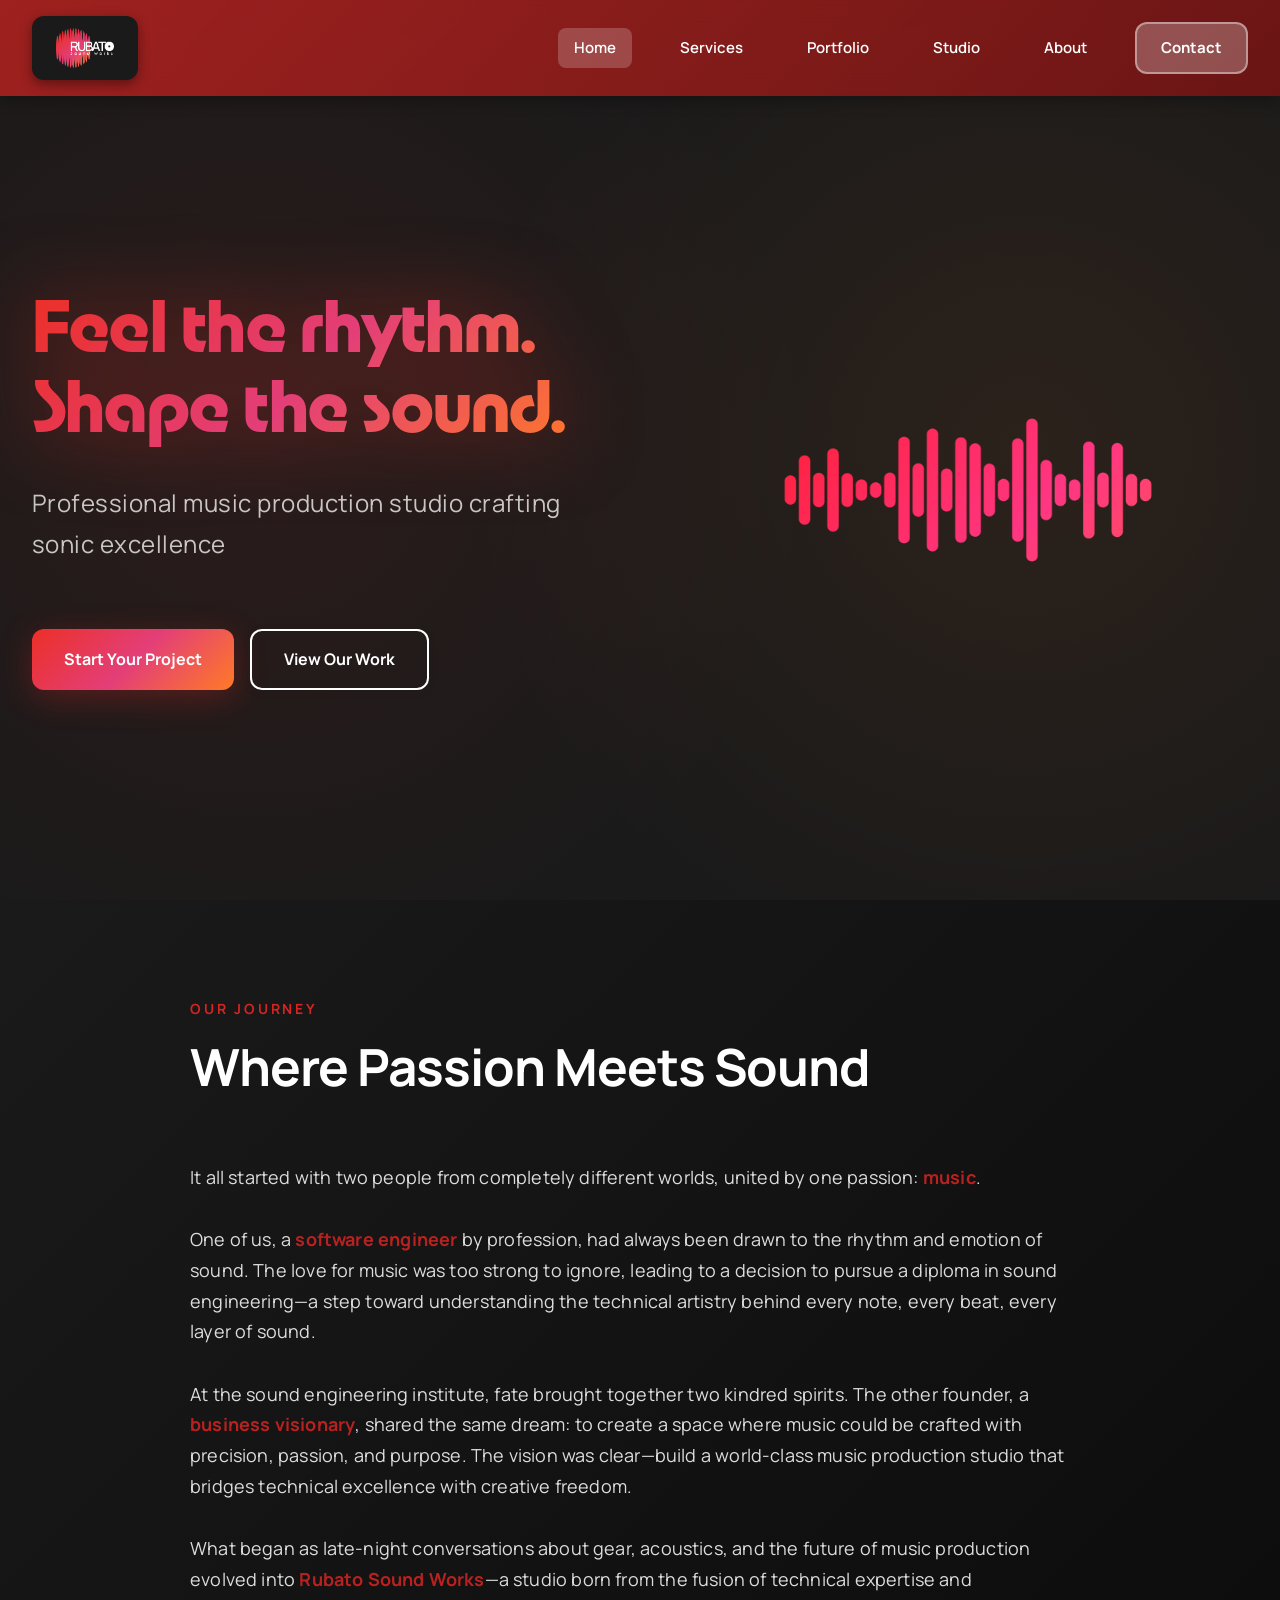
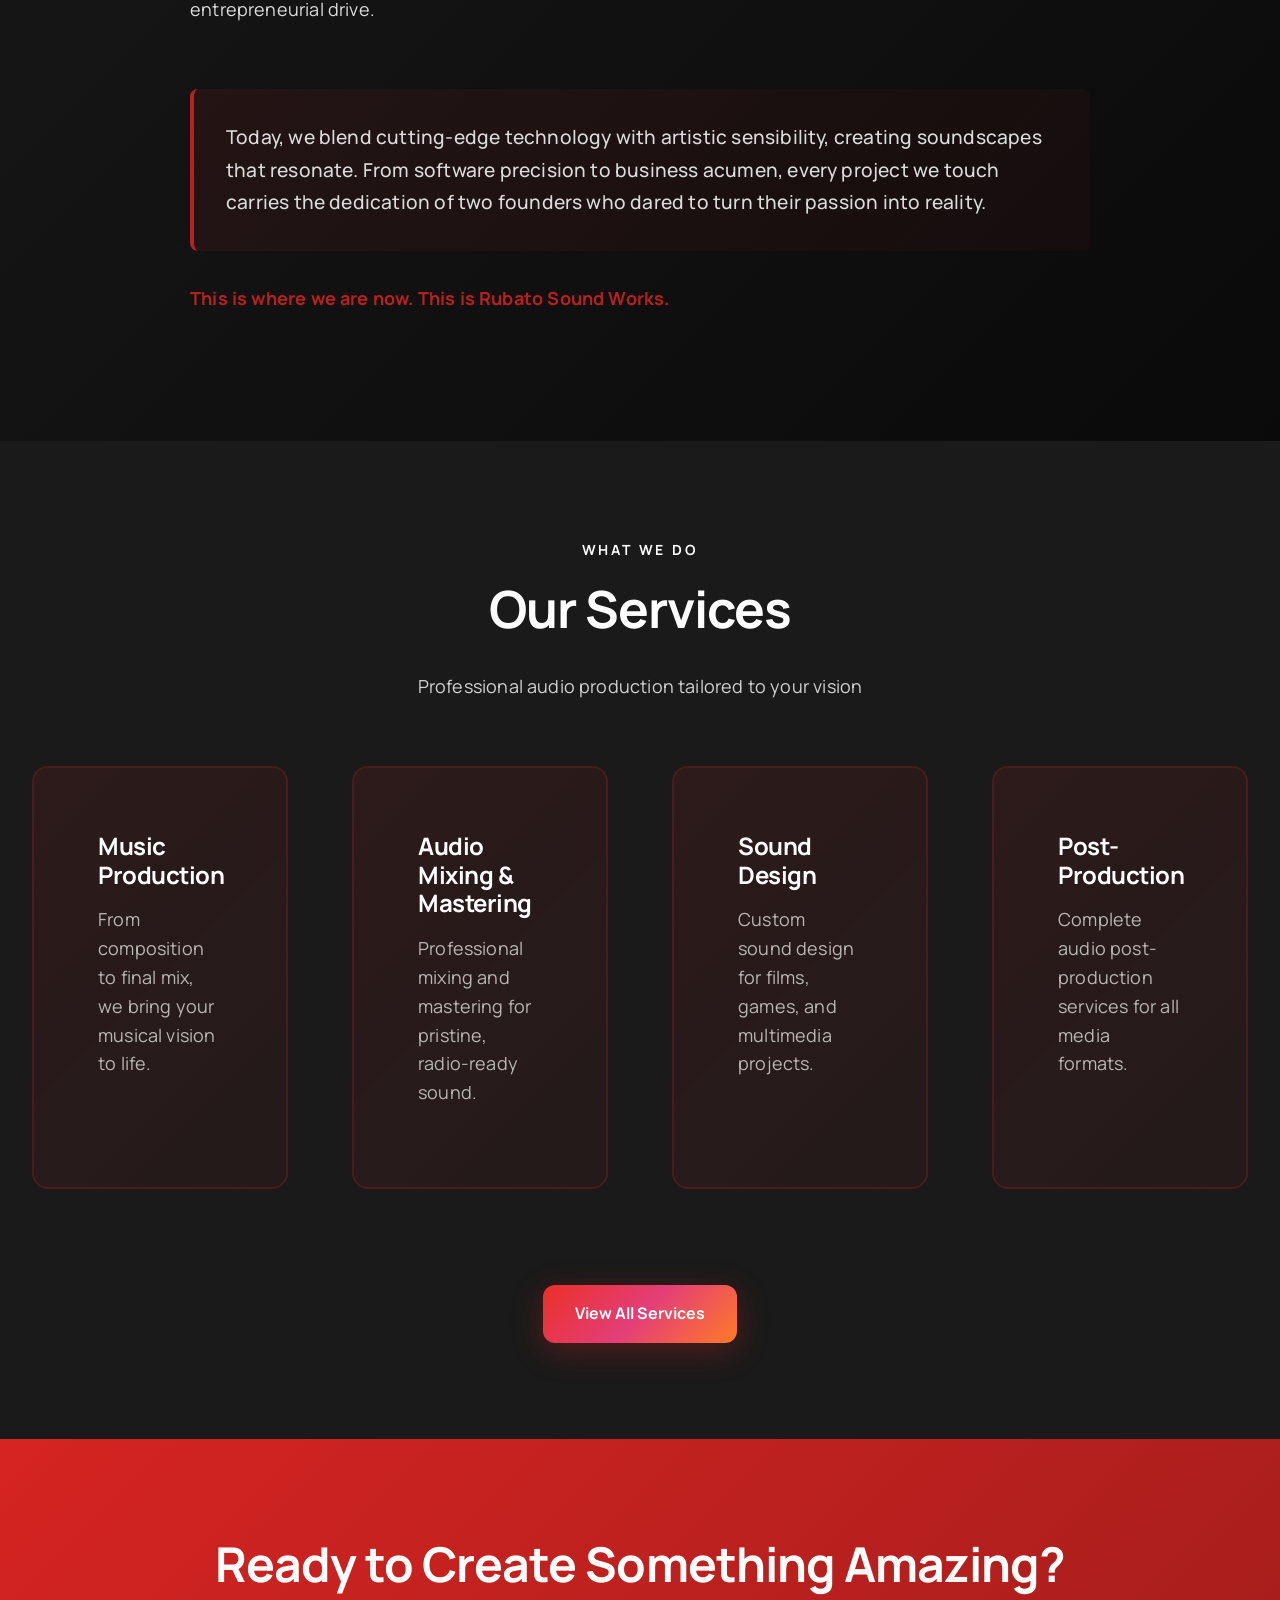
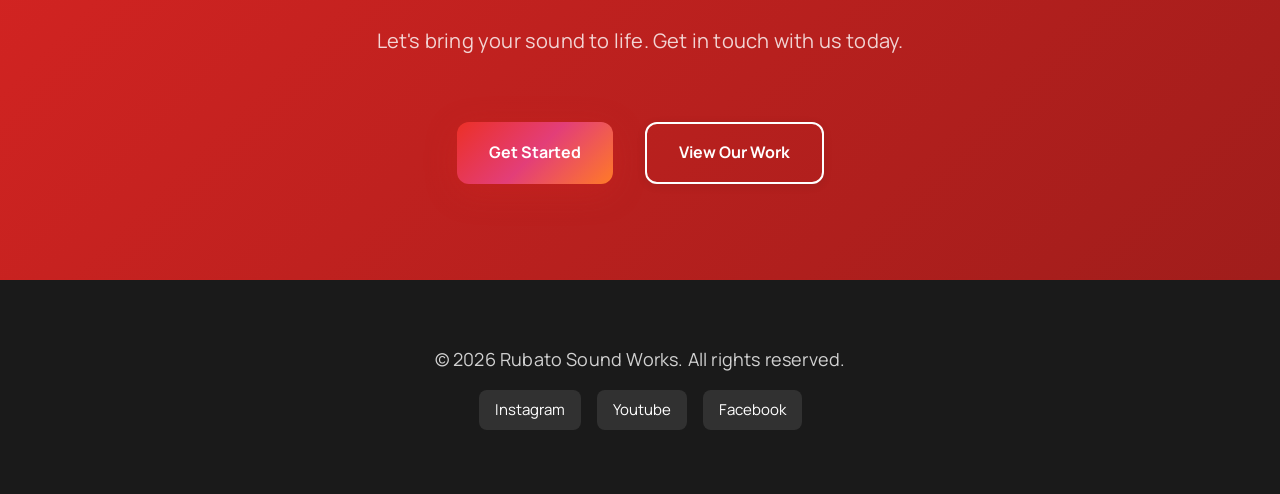
==== commit ed0c7d0c: "Add scroll-based fade-in animations and fix font colors Scroll Animations Added: - Smooth fade-in ef" ====
--- a/index.html
+++ b/index.html
@@ -11,7 +11,7 @@
     <link href="https://api.fontshare.com/v2/css?f[]=satoshi@400,500,700,900&f[]=zodiak@400,500,600,700,800,900&display=swap" rel="stylesheet">
     <!-- Astro Space font alternative -->
     <link href="https://fonts.googleapis.com/css2?family=Space+Grotesk:wght@300;400;500;600;700&display=swap" rel="stylesheet">
-    <link rel="stylesheet" href="css/style.css?v=24">
+    <link rel="stylesheet" href="css/style.css?v=25">
     <link rel="icon" href="content/images/logo_colour.png">
 </head>
 <body>
@@ -46,7 +46,7 @@
     </section>
 
     <!-- Our Story Section -->
-    <section class="our-story">
+    <section class="our-story fade-in-section">
         <div class="container">
             <div class="story-content">
                 <div class="story-text">
@@ -71,7 +71,7 @@
     </section>
 
     <!-- Quick Services Preview -->
-    <section class="services-preview">
+    <section class="services-preview fade-in-section">
         <div class="container">
             <div class="section-header">
                 <span class="label">What We Do</span>
@@ -79,19 +79,19 @@
                 <p>Professional audio production tailored to your vision</p>
             </div>
             <div class="services-preview-grid">
-                <div class="service-preview-card">
+                <div class="service-preview-card fade-in-item">
                     <h3>Music Production</h3>
                     <p>From composition to final mix, we bring your musical vision to life.</p>
                 </div>
-                <div class="service-preview-card">
+                <div class="service-preview-card fade-in-item">
                     <h3>Audio Mixing & Mastering</h3>
                     <p>Professional mixing and mastering for pristine, radio-ready sound.</p>
                 </div>
-                <div class="service-preview-card">
+                <div class="service-preview-card fade-in-item">
                     <h3>Sound Design</h3>
                     <p>Custom sound design for films, games, and multimedia projects.</p>
                 </div>
-                <div class="service-preview-card">
+                <div class="service-preview-card fade-in-item">
                     <h3>Post-Production</h3>
                     <p>Complete audio post-production services for all media formats.</p>
                 </div>
@@ -103,7 +103,7 @@
     </section>
 
     <!-- Call to Action -->
-    <section class="cta-section">
+    <section class="cta-section fade-in-section">
         <div class="container">
             <div class="cta-content">
                 <h2>Ready to Create Something Amazing?</h2>
--- a/css/style.css
+++ b/css/style.css
@@ -922,12 +922,45 @@
 }
 
 /* ===================================
+   SCROLL ANIMATIONS - Fade In
+   =================================== */
+
+.fade-in-section {
+    opacity: 0;
+    transform: translateY(30px);
+    transition: opacity 0.8s ease-out, transform 0.8s ease-out;
+}
+
+.fade-in-section.is-visible {
+    opacity: 1;
+    transform: translateY(0);
+}
+
+/* Stagger animation for grid items */
+.fade-in-item {
+    opacity: 0;
+    transform: translateY(20px);
+    transition: opacity 0.6s ease-out, transform 0.6s ease-out;
+}
+
+.fade-in-item.is-visible {
+    opacity: 1;
+    transform: translateY(0);
+}
+
+.fade-in-item:nth-child(1) { transition-delay: 0.1s; }
+.fade-in-item:nth-child(2) { transition-delay: 0.2s; }
+.fade-in-item:nth-child(3) { transition-delay: 0.3s; }
+.fade-in-item:nth-child(4) { transition-delay: 0.4s; }
+
+/* ===================================
    OUR STORY SECTION
    =================================== */
 
 .our-story {
     background: linear-gradient(135deg, #1A1A1A 0%, #0A0A0A 100%);
     padding: var(--spacing-xl) 0;
+    color: var(--white);
 }
 
 .story-content {
@@ -937,6 +970,7 @@
 
 .story-text {
     text-align: left;
+    color: var(--white);
 }
 
 .story-text .label {
@@ -952,11 +986,12 @@
 .story-narrative {
     font-size: 1.125rem;
     line-height: 1.8;
-    color: rgba(255, 255, 255, 0.9);
+    color: var(--white);
 }
 
 .story-narrative p {
     margin-bottom: var(--spacing-md);
+    color: var(--white);
 }
 
 .story-narrative strong {
@@ -982,6 +1017,7 @@
 .services-preview {
     background: var(--charcoal);
     padding: var(--spacing-xl) 0;
+    color: var(--white);
 }
 
 .services-preview-grid {
